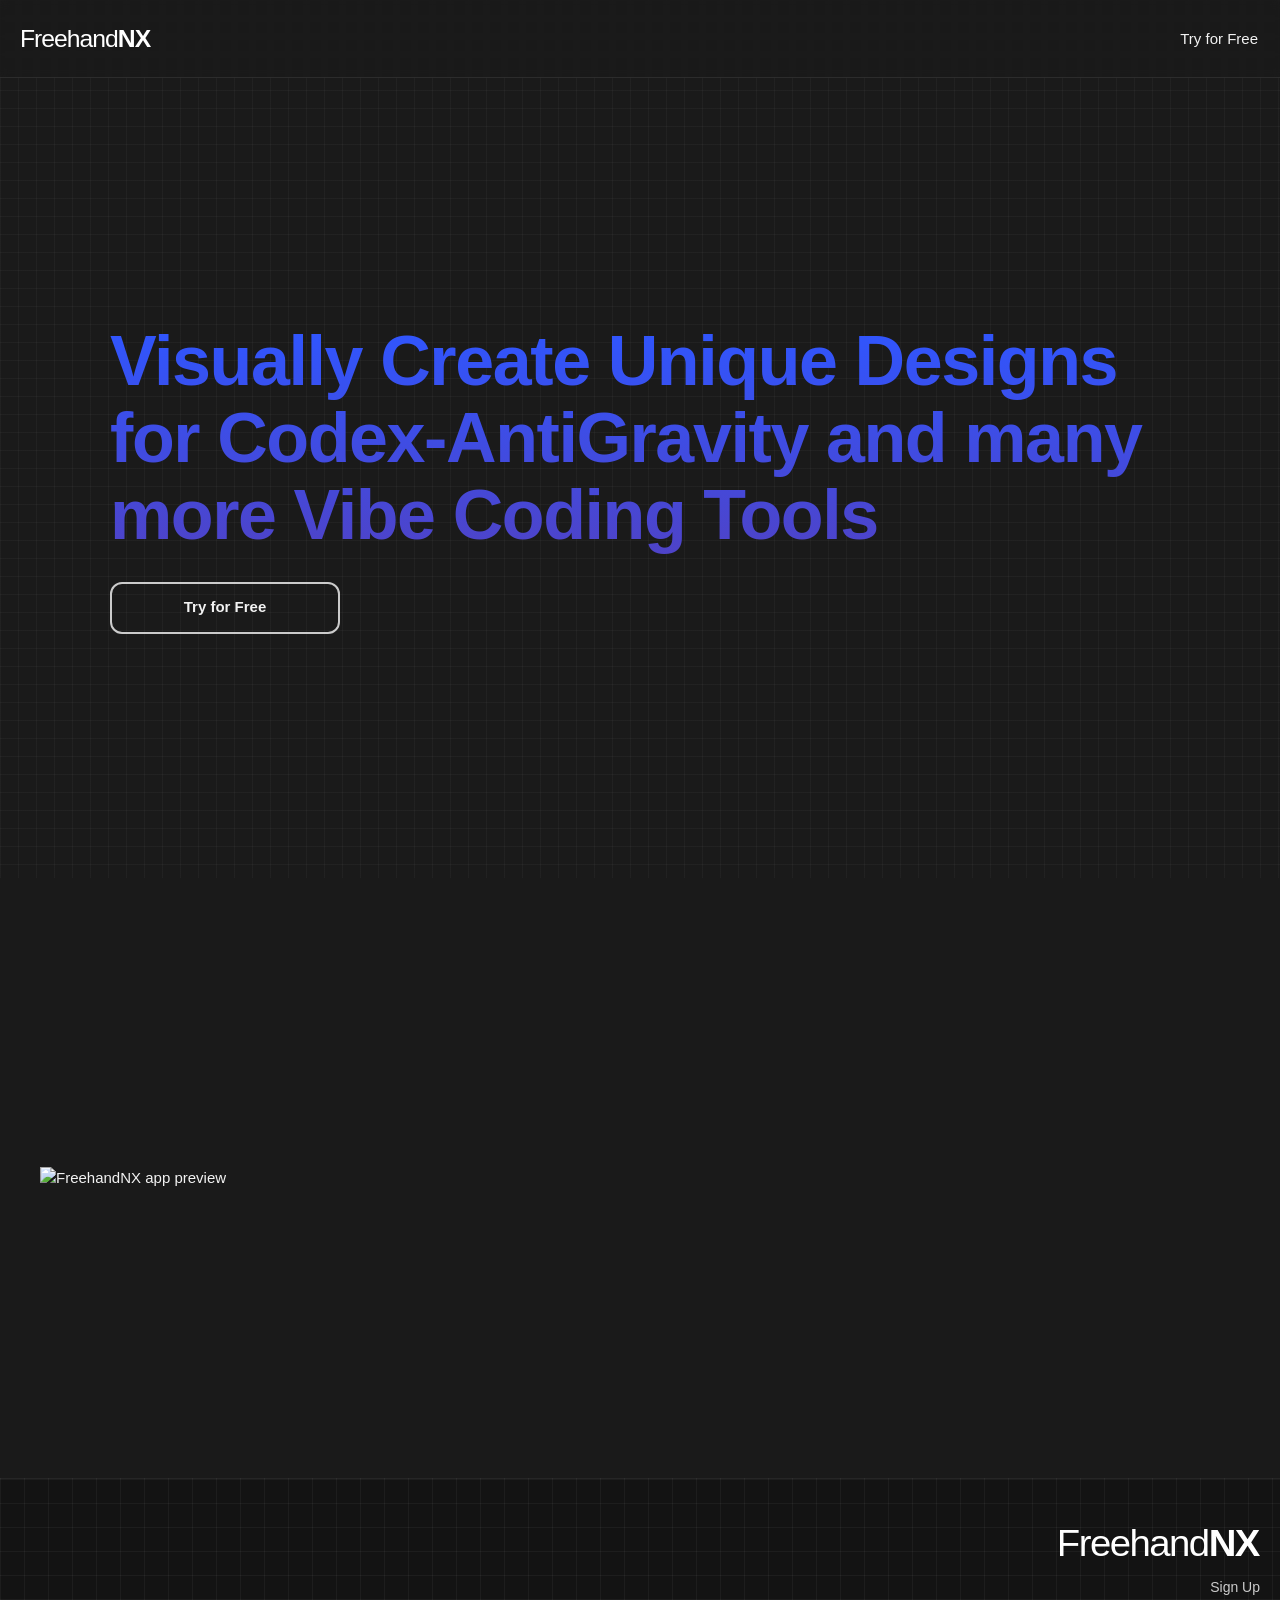
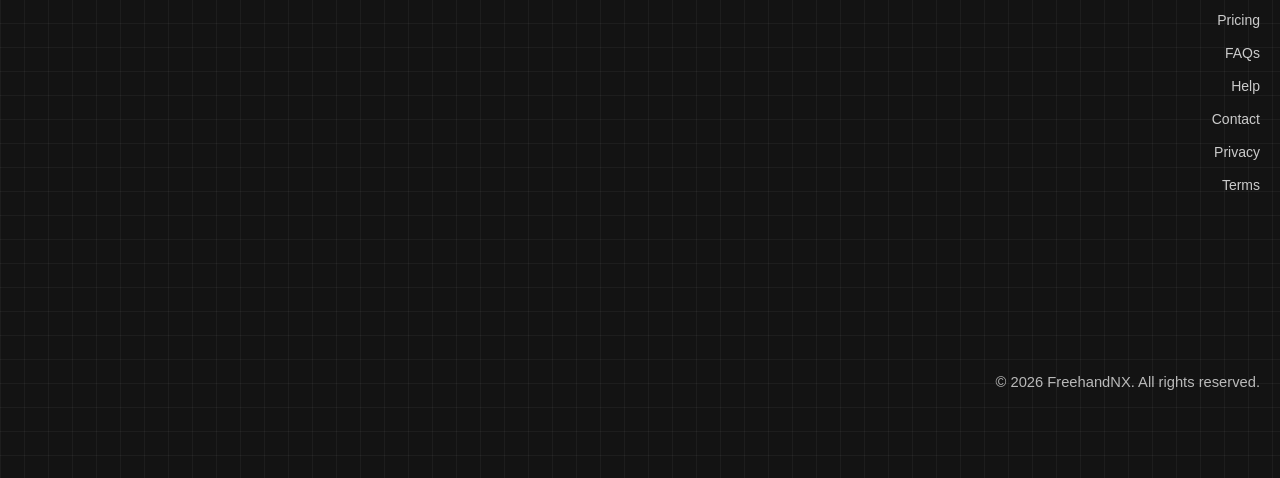
==== index.html @ 96a417e7 "Rebrand to FreehandNX and update editor/settings/signup UX" ====
<!doctype html>
<html lang="en">
  <head>
    <meta charset="UTF-8" />
    <meta name="viewport" content="width=device-width, initial-scale=1.0" />
    <title>FreehandNX</title>
    <style>
      :root {
        --bg: #1a1a1a;
        --text: #f2f2f2;
        --text-muted: #d4d4d4;
        --line: rgba(242, 242, 242, 0.15);
      }
      * {
        box-sizing: border-box;
      }
      html, body {
        margin: 0;
        width: 100%;
      }
      body {
        font-family: "Helvetica", "Helvetica Neue", Arial, sans-serif;
        font-size: 15px;
        line-height: 1.5;
        color: var(--text);
        background-color: var(--bg);
        background-image:
          linear-gradient(rgba(242, 242, 242, 0.035) 1px, transparent 1px),
          linear-gradient(90deg, rgba(242, 242, 242, 0.035) 1px, transparent 1px);
        background-size: 18px 18px;
      }
      .page {
        min-height: 100vh;
        padding-top: 78px;
      }
      .nav {
        position: fixed;
        inset: 0 0 auto 0;
        z-index: 4;
        width: 100%;
        height: 78px;
        background: rgba(26, 26, 26, 0.74);
        border-bottom: 1px solid rgba(255, 255, 255, 0.08);
        backdrop-filter: blur(4px);
      }
      .nav-inner {
        width: 100%;
        padding: 0 22px;
        height: 78px;
        display: flex;
        align-items: center;
        justify-content: space-between;
      }
      .hero-inner {
        width: 100%;
        max-width: 1200px;
        padding: 0 20px;
        margin: 0 auto;
      }
      .hero-copy {
        max-width: 1060px;
        margin: 0 auto;
        text-align: left;
      }
      .logo {
        display: inline-flex;
        align-items: center;
        text-decoration: none;
      }
      .logo img {
        display: block;
        width: 129px;
        max-width: 100%;
        height: auto;
      }
      .nav-cta {
        color: var(--text);
        text-decoration: none;
        font-size: 15px;
      }
      .hero {
        min-height: 800px;
        display: flex;
        align-items: center;
      }
      .section-blank {
        min-height: 600px;
        background-color: var(--bg);
        background-image: none;
        display: flex;
        align-items: center;
        justify-content: center;
        padding: 40px 20px;
      }
      .section-blank-inner {
        width: 100%;
        max-width: 1200px;
      }
      .section-blank-inner img {
        display: block;
        width: 100%;
        height: auto;
      }
      .landing-footer {
        background-color: #131313;
        background-image:
          linear-gradient(rgba(255, 255, 255, 0.045) 1px, transparent 1px),
          linear-gradient(90deg, rgba(255, 255, 255, 0.045) 1px, transparent 1px);
        background-size: 24px 24px;
        background-position: 0 0, 0 0;
        min-height: 600px;
        padding: 50px 20px;
        border-top: 1px solid rgba(255, 255, 255, 0.08);
      }
      .landing-footer-inner {
        width: min(1400px, 100%);
        margin: 0 auto;
        min-height: calc(600px - 136px);
        display: flex;
        flex-direction: column;
        justify-content: space-between;
        align-items: flex-end;
      }
      .landing-footer-top {
        display: flex;
        flex-direction: column;
        align-items: flex-end;
        gap: 20px;
        width: 100%;
        padding-bottom: 24px;
        margin-bottom: 24px;
      }
      .landing-footer-logo-link {
        display: inline-flex;
        align-items: center;
        text-decoration: none;
      }
      .landing-footer-logo {
        display: block;
        width: 200px;
        max-width: 100%;
        height: auto;
      }
      .landing-footer-links {
        display: flex;
        flex-direction: column;
        align-items: flex-end;
        gap: 12px;
        text-align: right;
      }
      .landing-footer-links a {
        color: rgba(255, 255, 255, 0.78);
        text-decoration: none;
        font-size: 14px;
      }
      .landing-footer-links a:hover {
        color: rgba(255, 255, 255, 0.64);
      }
      .landing-footer-bottom {
        display: flex;
        flex-direction: column;
        align-items: flex-end;
        gap: 10px;
        width: 100%;
      }
      .landing-footer-bottom p {
        margin: 0;
        color: rgba(255, 255, 255, 0.7);
        font-size: 0.92rem;
        text-align: right;
      }
      h1,
      h2 {
        margin: 0;
        font-weight: 500;
      }
      h1 {
        font-size: 70px;
        font-weight: 700;
        line-height: 1.1;
        letter-spacing: -0.02em;
        max-width: 100%;
        margin: 0;
        text-align: left;
        white-space: normal;
        color: transparent;
        background: linear-gradient(180deg, #2f56ff 0%, #4e43c8 100%);
        -webkit-background-clip: text;
        background-clip: text;
      }
      h2 {
        margin-top: 18px;
        font-size: 24px;
        line-height: 1.25;
        color: var(--text-muted);
        max-width: 100%;
        text-align: left;
      }
      p {
        margin: 26px 0 0;
        font-size: 15px;
        color: var(--text-muted);
        max-width: 100%;
        text-align: center;
      }
      .hero-cta {
        display: inline-flex;
        align-items: center;
        justify-content: center;
        margin-top: 28px;
        min-width: 230px;
        height: 52px;
        border: 2px solid rgba(242, 242, 242, 0.82);
        border-radius: 12px;
        text-decoration: none;
        color: var(--text);
        font-size: 15px;
        font-weight: 600;
      }
      .hero-copy .hero-cta {
        display: flex;
        width: fit-content;
        margin-left: 0;
        margin-right: 0;
      }
      @media (max-width: 992px) {
        .hero-copy {
          max-width: 100%;
        }
        h1 {
          font-size: 36px;
        }
      }
      @media (max-width: 768px) {
        .page {
          padding-top: 68px;
        }
        .nav {
          height: 68px;
        }
        .nav-inner {
          height: 68px;
          padding: 0 14px;
        }
        .logo img {
          width: 99px;
        }
        h1 {
          font-size: 24px;
        }
        h2 {
          font-size: 22px;
        }
      }
      @media (max-width: 480px) {
        h1 {
          font-size: 24px;
        }
      }
    </style>
  </head>
  <body>
    <div class="page">
      <header class="nav">
        <div class="nav-inner">
          <a class="logo" href="/" aria-label="FreehandNX Home">
            <img src="/Logo/FreehandNX-White.svg" alt="FreehandNX" />
          </a>
          <a class="nav-cta" href="/editor">Try for Free</a>
        </div>
      </header>
      <main class="hero">
        <div class="hero-inner">
          <div class="hero-copy">
            <h1>Visually Create Unique Designs for Codex-AntiGravity and many more Vibe Coding Tools</h1>
            <a class="hero-cta" href="/editor">Try for Free</a>
          </div>
        </div>
      </main>
      <section class="section-blank">
        <div class="section-blank-inner">
          <img src="assets/Screenshots/LP-App_Image.png" alt="FreehandNX app preview" />
        </div>
      </section>
      <footer class="landing-footer" aria-label="FreehandNX footer">
        <div class="landing-footer-inner">
          <div class="landing-footer-top">
            <a class="landing-footer-logo-link" href="/" aria-label="FreehandNX Home">
              <img src="/Logo/FreehandNX-White.svg" alt="FreehandNX" class="landing-footer-logo" />
            </a>
            <nav class="landing-footer-links" aria-label="Footer">
              <a href="/signup">Sign Up</a>
              <a href="/pricing">Pricing</a>
              <a href="/faqs">FAQs</a>
              <a href="/help">Help</a>
              <a href="/contact">Contact</a>
              <a href="/privacy">Privacy</a>
              <a href="/terms">Terms</a>
            </nav>
          </div>
          <div class="landing-footer-bottom">
            <p>© <span id="footerYear"></span> FreehandNX. All rights reserved.</p>
          </div>
        </div>
      </footer>
    </div>
    <script>
      (() => {
        const path = String(window.location.pathname || "").toLowerCase();
        if (path !== "/preview") return;
        const params = new URLSearchParams(window.location.search);
        const shareId = String(params.get("share") || "").trim();
        if (!shareId) return;
        const target = `/editor?share=${encodeURIComponent(shareId)}&preview=1`;
        window.location.replace(target);
      })();

      (() => {
        const footerYear = document.getElementById("footerYear");
        if (footerYear) footerYear.textContent = String(new Date().getFullYear());
      })();
    </script>
  </body>
</html>
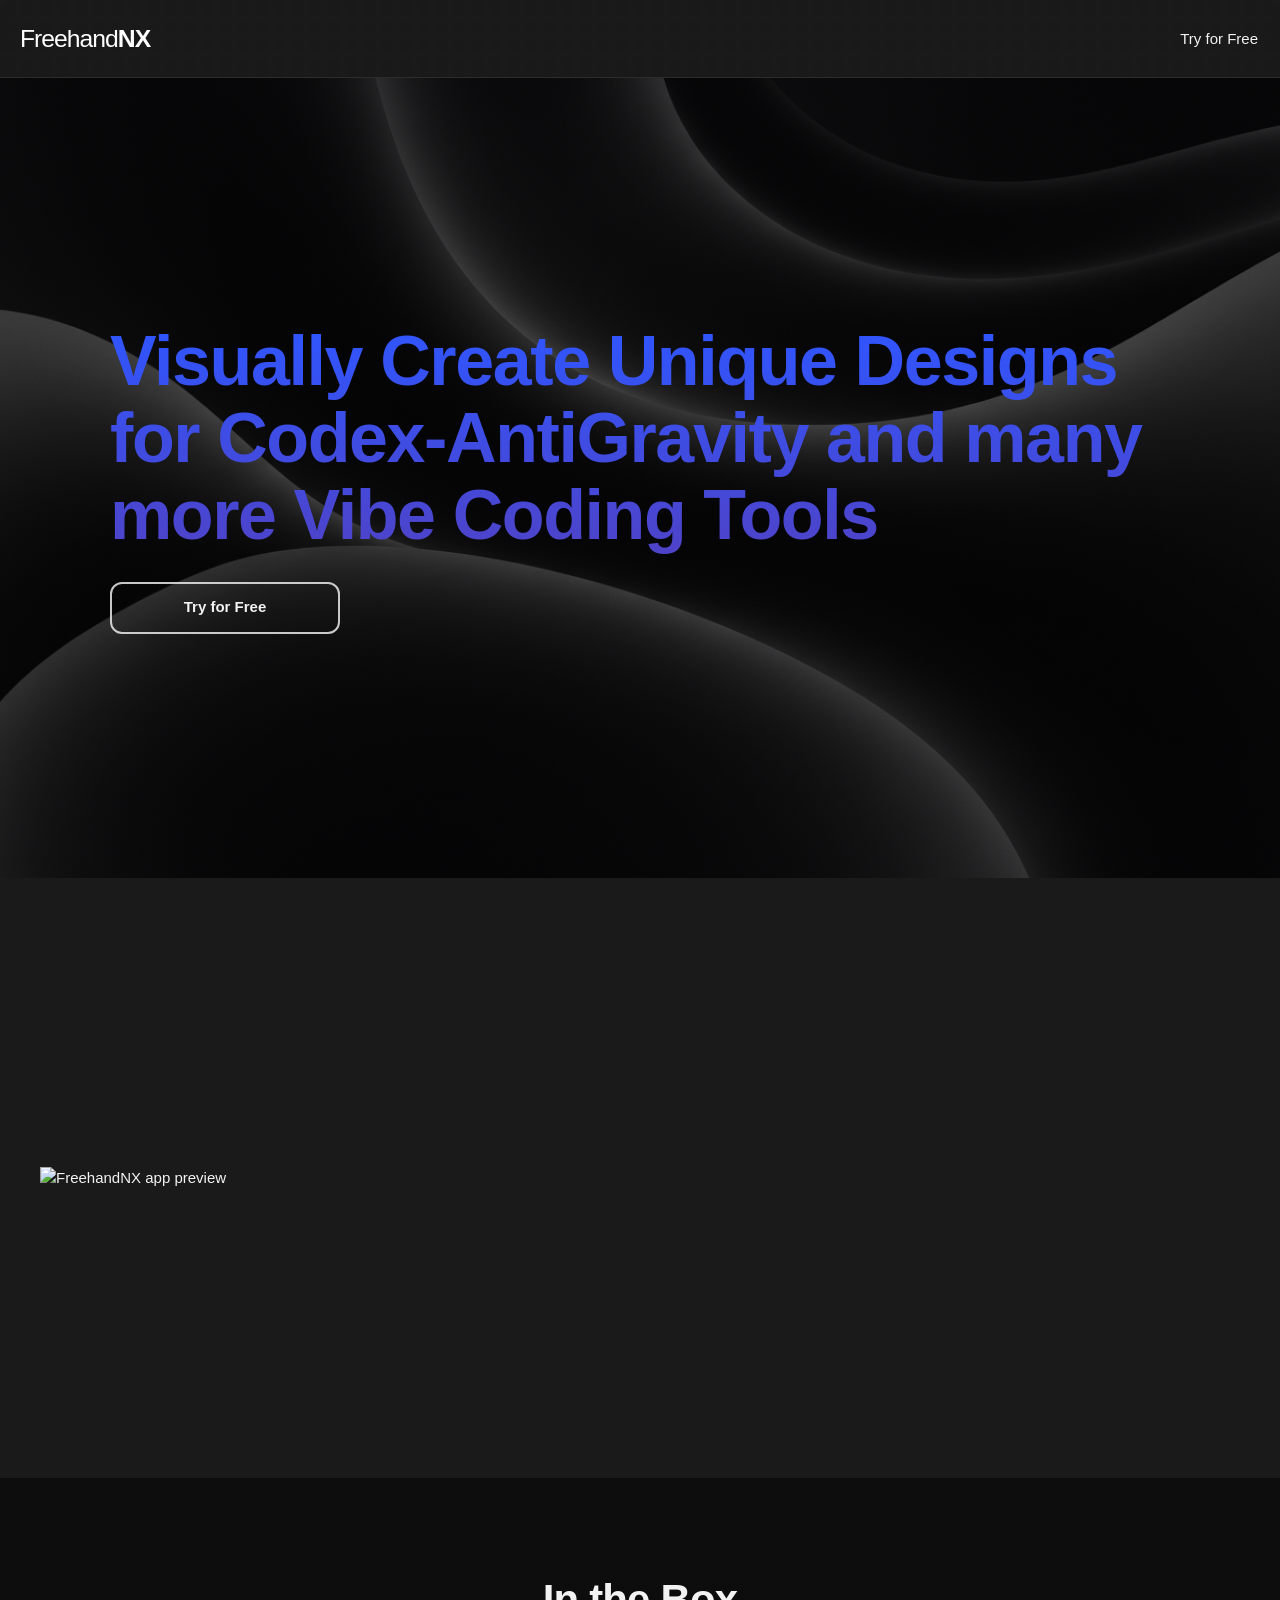
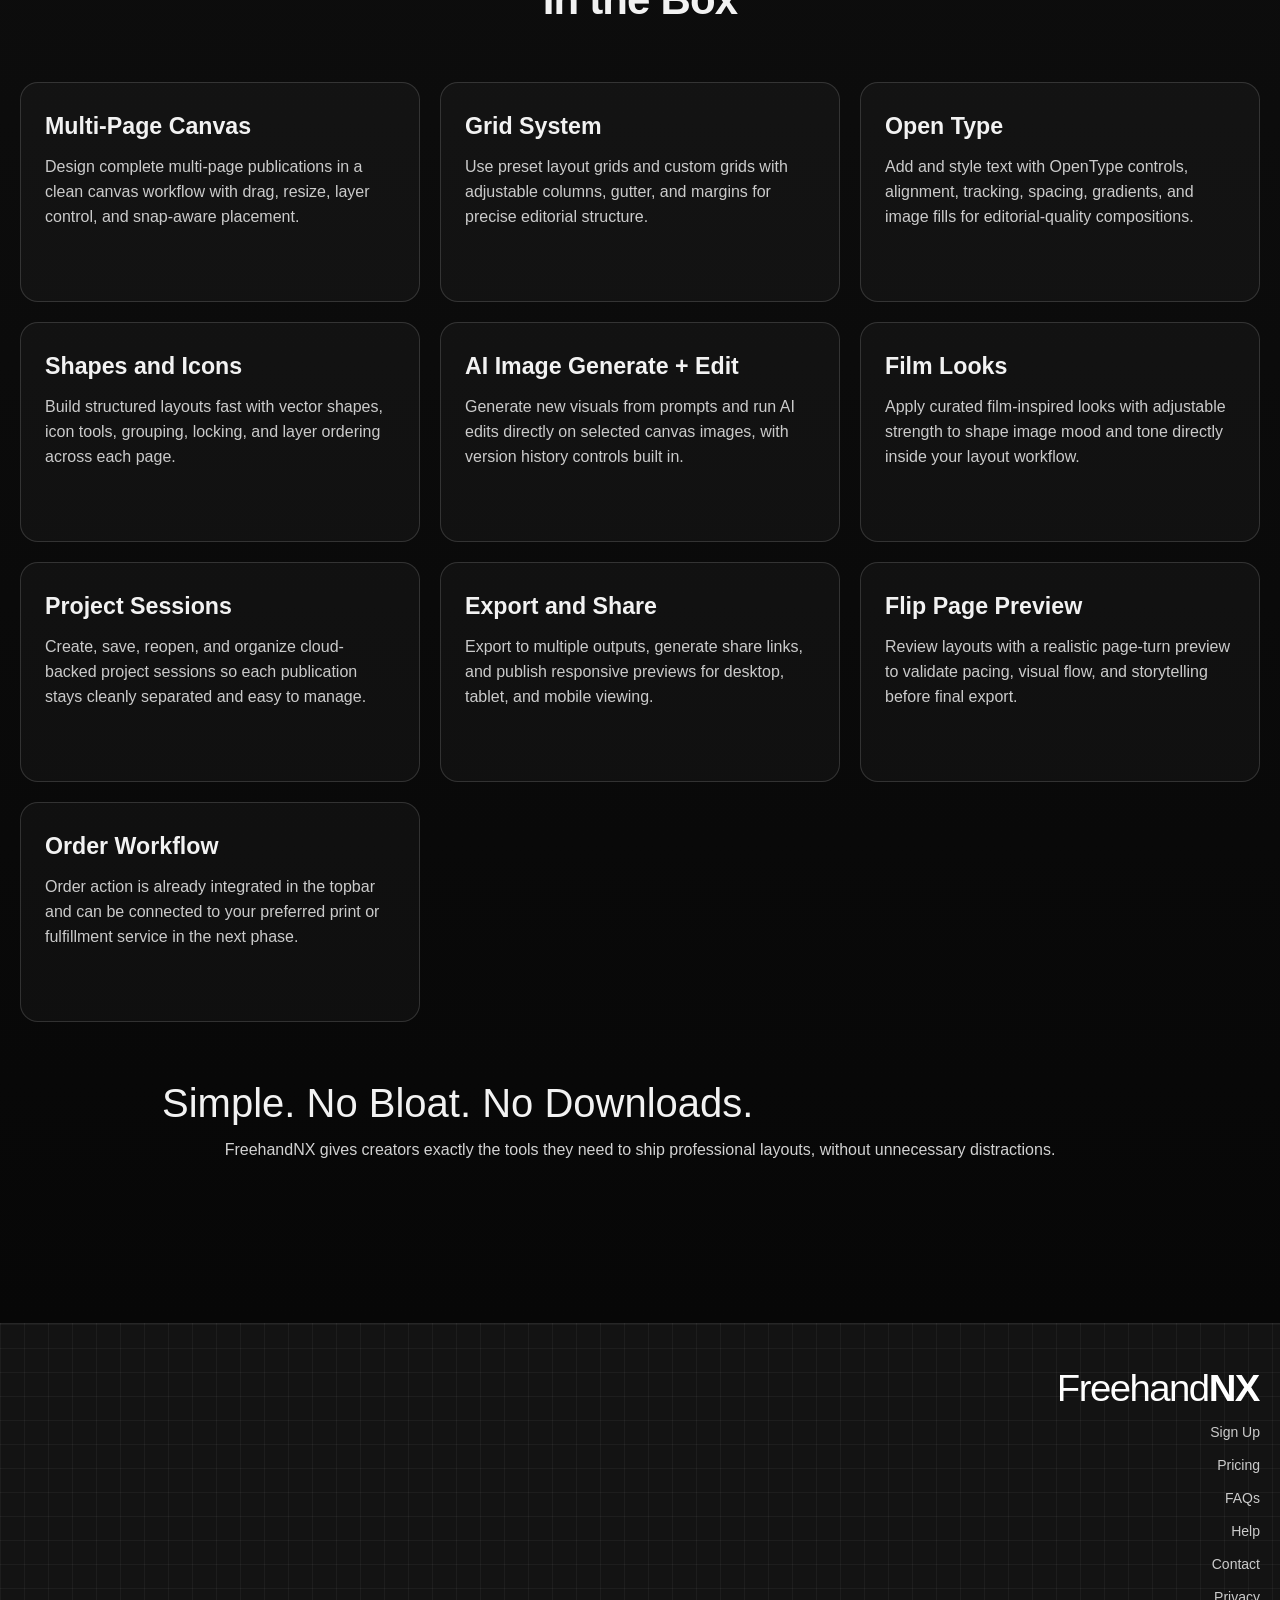
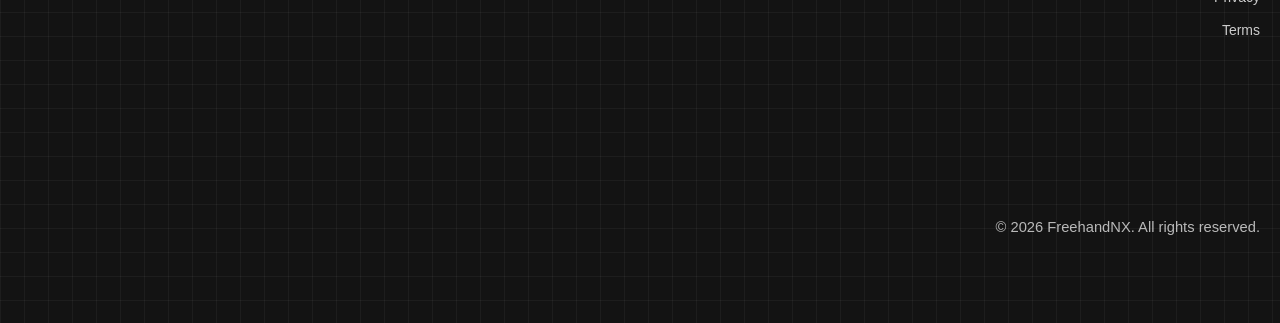
==== commit 93b9a583: "Ship OAuth signup flow and latest FreehandNX UI updates" ====
--- a/index.html
+++ b/index.html
@@ -56,6 +56,8 @@
         max-width: 1200px;
         padding: 0 20px;
         margin: 0 auto;
+        position: relative;
+        z-index: 1;
       }
       .hero-copy {
         max-width: 1060px;
@@ -82,6 +84,15 @@
         min-height: 800px;
         display: flex;
         align-items: center;
+        position: relative;
+        background: #0f0f0f url("/assets/Hero-Dark.png") center center / cover no-repeat;
+      }
+      .hero::before {
+        content: "";
+        position: absolute;
+        inset: 0;
+        background: linear-gradient(180deg, rgba(6, 6, 8, 0.72) 0%, rgba(6, 6, 8, 0.56) 40%, rgba(6, 6, 8, 0.66) 100%);
+        pointer-events: none;
       }
       .section-blank {
         min-height: 600px;
@@ -100,6 +111,97 @@
         display: block;
         width: 100%;
         height: auto;
+      }
+      .landing-features {
+        background: linear-gradient(180deg, #0d0d0d 0%, #070707 100%);
+        min-height: 800px;
+        padding: 100px 20px 160px;
+      }
+      .landing-features-inner {
+        width: min(1400px, 100%);
+        margin: 0 auto;
+      }
+      .landing-features-copy {
+        width: min(980px, 100%);
+        margin: 0 auto 60px;
+        padding: 0 12px;
+        text-align: center;
+      }
+      .landing-features-copy h1 {
+        margin: 0;
+        font-size: 42px;
+        line-height: 1.04;
+        color: #f2f2f2;
+        background: none;
+        -webkit-background-clip: initial;
+        background-clip: initial;
+        text-align: center;
+      }
+      .landing-features-grid {
+        display: grid;
+        grid-template-columns: repeat(3, minmax(0, 1fr));
+        gap: 20px;
+      }
+      .landing-feature-card {
+        min-height: 220px;
+        border: 1px solid rgba(255, 255, 255, 0.14);
+        border-radius: 18px;
+        background: rgba(255, 255, 255, 0.03);
+        padding: 26px 24px;
+      }
+      .landing-feature-card h3 {
+        margin: 0 0 12px;
+        font-size: 1.45rem;
+        color: #f2f2f2;
+      }
+      .landing-feature-title-row {
+        display: flex;
+        align-items: center;
+        gap: 10px;
+        flex-wrap: wrap;
+        margin-bottom: 12px;
+      }
+      .landing-feature-title-row h3 {
+        margin: 0;
+      }
+      .landing-feature-badge {
+        display: inline-flex;
+        align-items: center;
+        justify-content: center;
+        padding: 4px 8px;
+        border-radius: 999px;
+        background: #2f72ff;
+        color: #eaf2ff;
+        font-size: 0.72rem;
+        line-height: 1;
+        font-weight: 600;
+        letter-spacing: 0.01em;
+      }
+      .landing-feature-card p {
+        margin: 0;
+        color: rgba(255, 255, 255, 0.78);
+        font-size: 1rem;
+        line-height: 1.55;
+        text-align: left;
+      }
+      .landing-features-footer {
+        width: min(980px, 100%);
+        margin: 60px auto 0;
+        padding: 0 12px;
+        text-align: center;
+      }
+      .landing-features-footer h2 {
+        margin: 0 0 14px;
+        font-size: 40px;
+        line-height: 1.06;
+        color: #f2f2f2;
+      }
+      .landing-features-footer p {
+        margin: 0 auto;
+        max-width: 860px;
+        color: rgba(255, 255, 255, 0.82);
+        font-size: 1rem;
+        line-height: 1.55;
       }
       .landing-footer {
         background-color: #131313;
@@ -250,6 +352,39 @@
         }
         h2 {
           font-size: 22px;
+        }
+        .landing-features {
+          padding: 34px 14px 112px;
+        }
+        .landing-features-copy {
+          margin-bottom: 24px;
+          padding: 0 8px;
+        }
+        .landing-features-copy h1 {
+          font-size: 30px;
+        }
+        .landing-features-grid {
+          grid-template-columns: 1fr;
+          gap: 14px;
+        }
+        .landing-feature-card {
+          min-height: 0;
+          padding: 20px 18px;
+        }
+        .landing-features-footer {
+          margin-top: 34px;
+          padding: 0 8px;
+        }
+        .landing-features-footer h2 {
+          font-size: 30px;
+        }
+      }
+      @media (min-width: 781px) and (max-width: 1120px) {
+        .landing-features {
+          padding-bottom: 132px;
+        }
+        .landing-features-grid {
+          grid-template-columns: repeat(2, minmax(0, 1fr));
         }
       }
       @media (max-width: 480px) {
@@ -280,6 +415,59 @@
       <section class="section-blank">
         <div class="section-blank-inner">
           <img src="assets/Screenshots/LP-App_Image.png" alt="FreehandNX app preview" />
+        </div>
+      </section>
+      <section class="landing-features" aria-label="FreehandNX features">
+        <div class="landing-features-inner">
+          <div class="landing-features-copy">
+            <h1>In the Box</h1>
+          </div>
+          <div class="landing-features-grid">
+            <article class="landing-feature-card">
+              <h3>Multi-Page Canvas</h3>
+              <p>Design complete multi-page publications in a clean canvas workflow with drag, resize, layer control, and snap-aware placement.</p>
+            </article>
+            <article class="landing-feature-card">
+              <h3>Grid System</h3>
+              <p>Use preset layout grids and custom grids with adjustable columns, gutter, and margins for precise editorial structure.</p>
+            </article>
+            <article class="landing-feature-card">
+              <h3>Open Type</h3>
+              <p>Add and style text with OpenType controls, alignment, tracking, spacing, gradients, and image fills for editorial-quality compositions.</p>
+            </article>
+            <article class="landing-feature-card">
+              <h3>Shapes and Icons</h3>
+              <p>Build structured layouts fast with vector shapes, icon tools, grouping, locking, and layer ordering across each page.</p>
+            </article>
+            <article class="landing-feature-card">
+              <h3>AI Image Generate + Edit</h3>
+              <p>Generate new visuals from prompts and run AI edits directly on selected canvas images, with version history controls built in.</p>
+            </article>
+            <article class="landing-feature-card">
+              <h3>Film Looks</h3>
+              <p>Apply curated film-inspired looks with adjustable strength to shape image mood and tone directly inside your layout workflow.</p>
+            </article>
+            <article class="landing-feature-card">
+              <h3>Project Sessions</h3>
+              <p>Create, save, reopen, and organize cloud-backed project sessions so each publication stays cleanly separated and easy to manage.</p>
+            </article>
+            <article class="landing-feature-card">
+              <h3>Export and Share</h3>
+              <p>Export to multiple outputs, generate share links, and publish responsive previews for desktop, tablet, and mobile viewing.</p>
+            </article>
+            <article class="landing-feature-card">
+              <h3>Flip Page Preview</h3>
+              <p>Review layouts with a realistic page-turn preview to validate pacing, visual flow, and storytelling before final export.</p>
+            </article>
+            <article class="landing-feature-card">
+              <h3>Order Workflow</h3>
+              <p>Order action is already integrated in the topbar and can be connected to your preferred print or fulfillment service in the next phase.</p>
+            </article>
+          </div>
+          <div class="landing-features-footer">
+            <h2>Simple. No Bloat. No Downloads.</h2>
+            <p>FreehandNX gives creators exactly the tools they need to ship professional layouts, without unnecessary distractions.</p>
+          </div>
         </div>
       </section>
       <footer class="landing-footer" aria-label="FreehandNX footer">
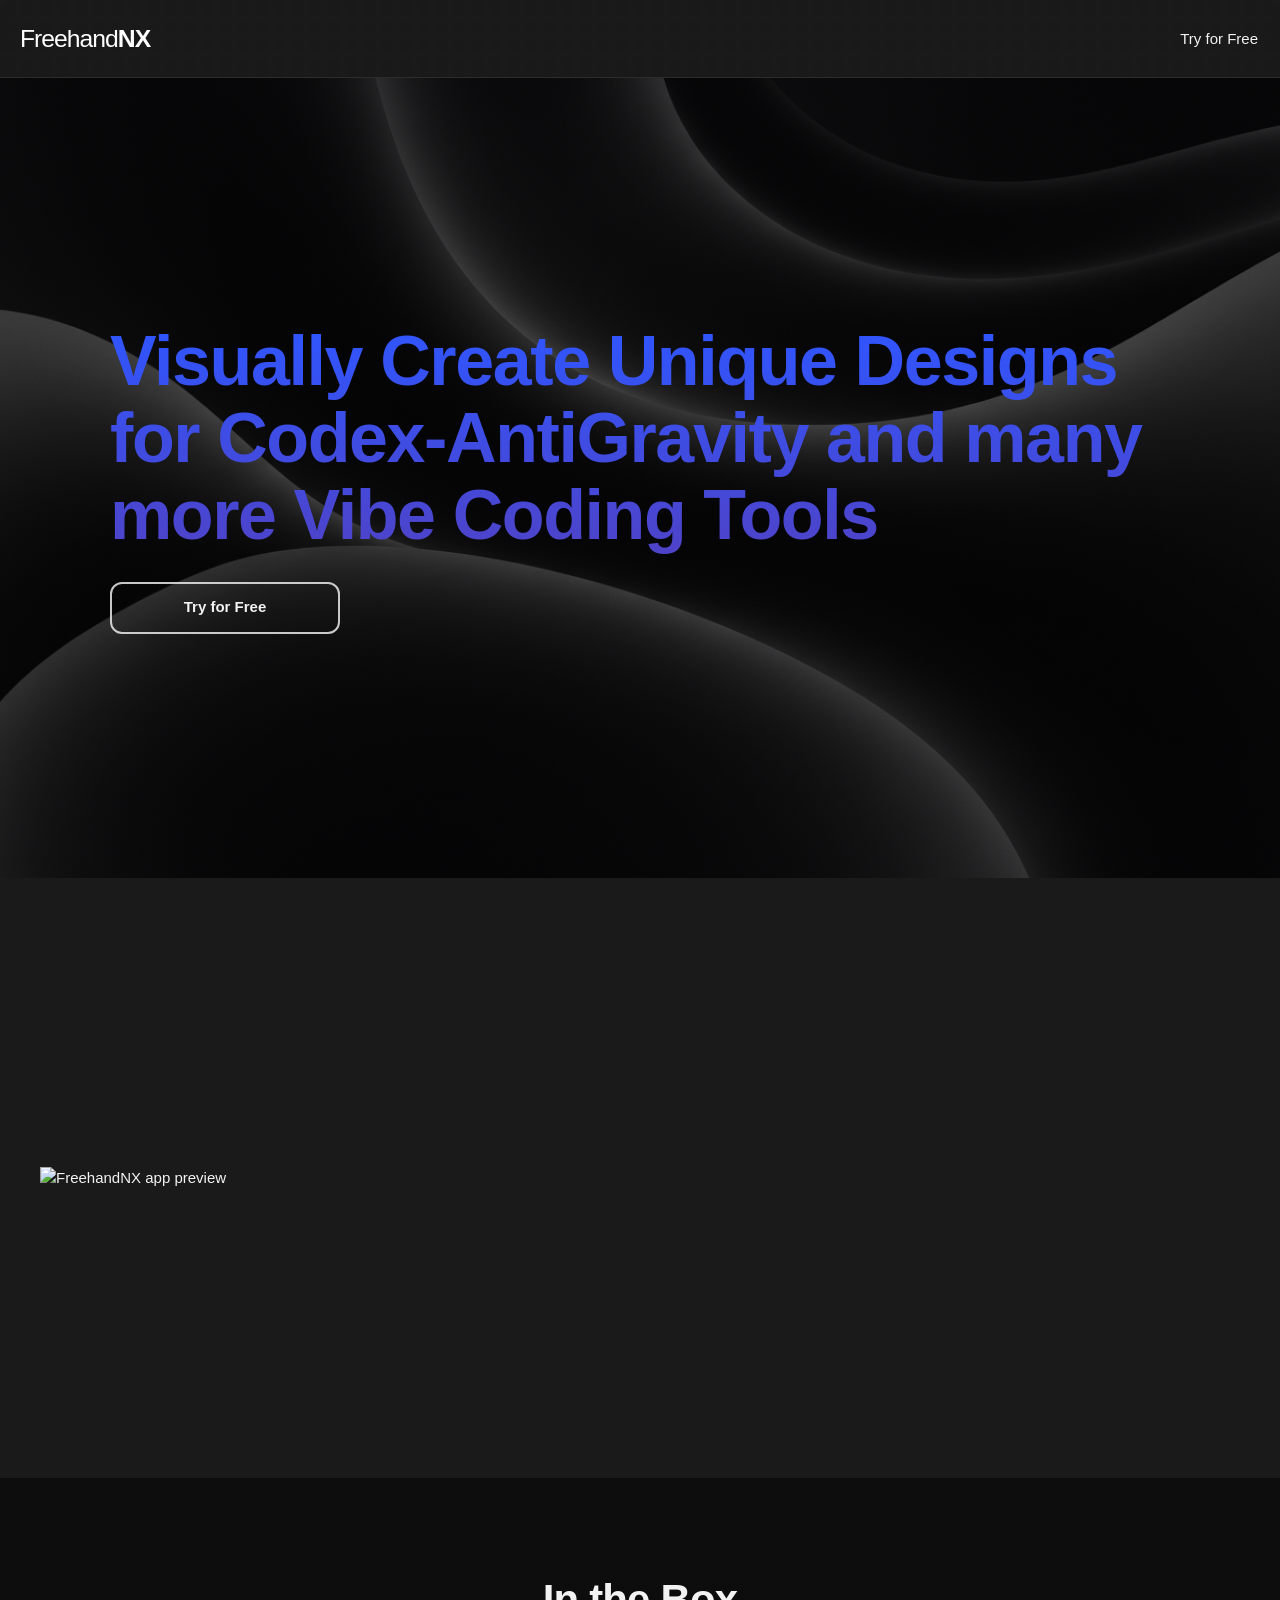
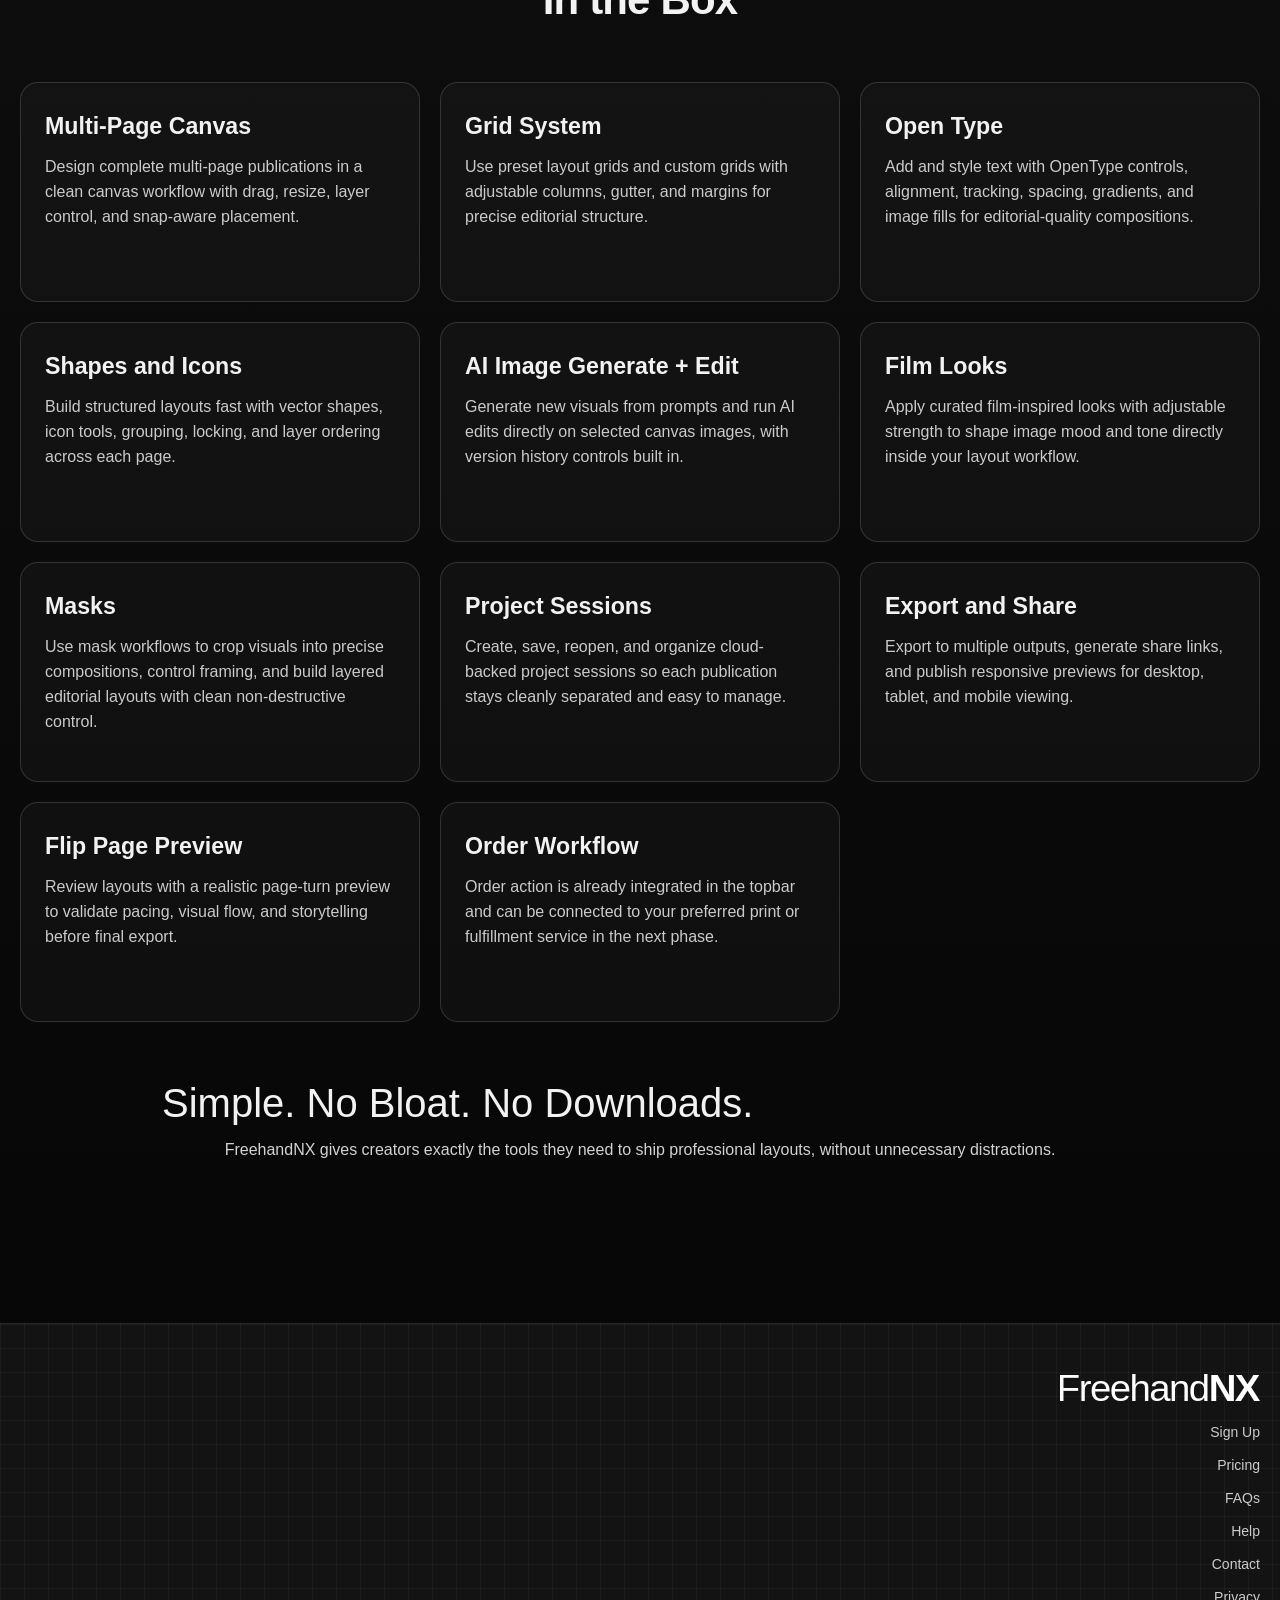
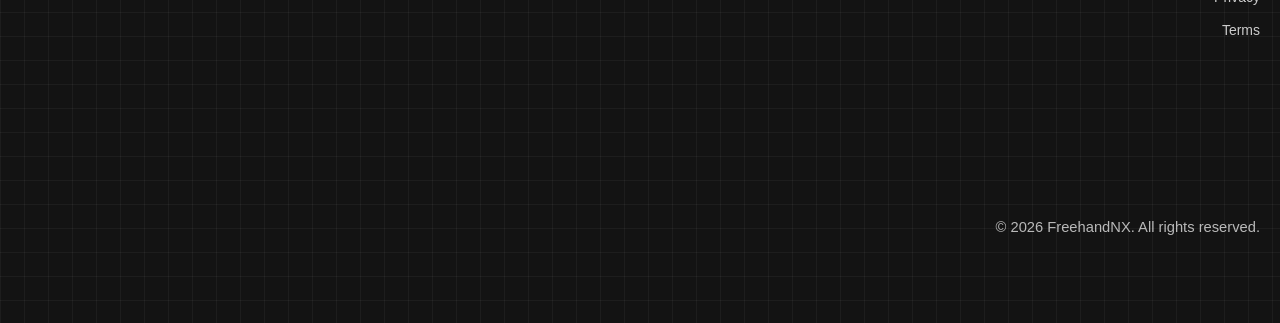
==== commit 08e1884d: "Force explicit OAuth redirect target on signup link" ====
--- a/index.html
+++ b/index.html
@@ -446,6 +446,10 @@
             <article class="landing-feature-card">
               <h3>Film Looks</h3>
               <p>Apply curated film-inspired looks with adjustable strength to shape image mood and tone directly inside your layout workflow.</p>
+            </article>
+            <article class="landing-feature-card">
+              <h3>Masks</h3>
+              <p>Use mask workflows to crop visuals into precise compositions, control framing, and build layered editorial layouts with clean non-destructive control.</p>
             </article>
             <article class="landing-feature-card">
               <h3>Project Sessions</h3>
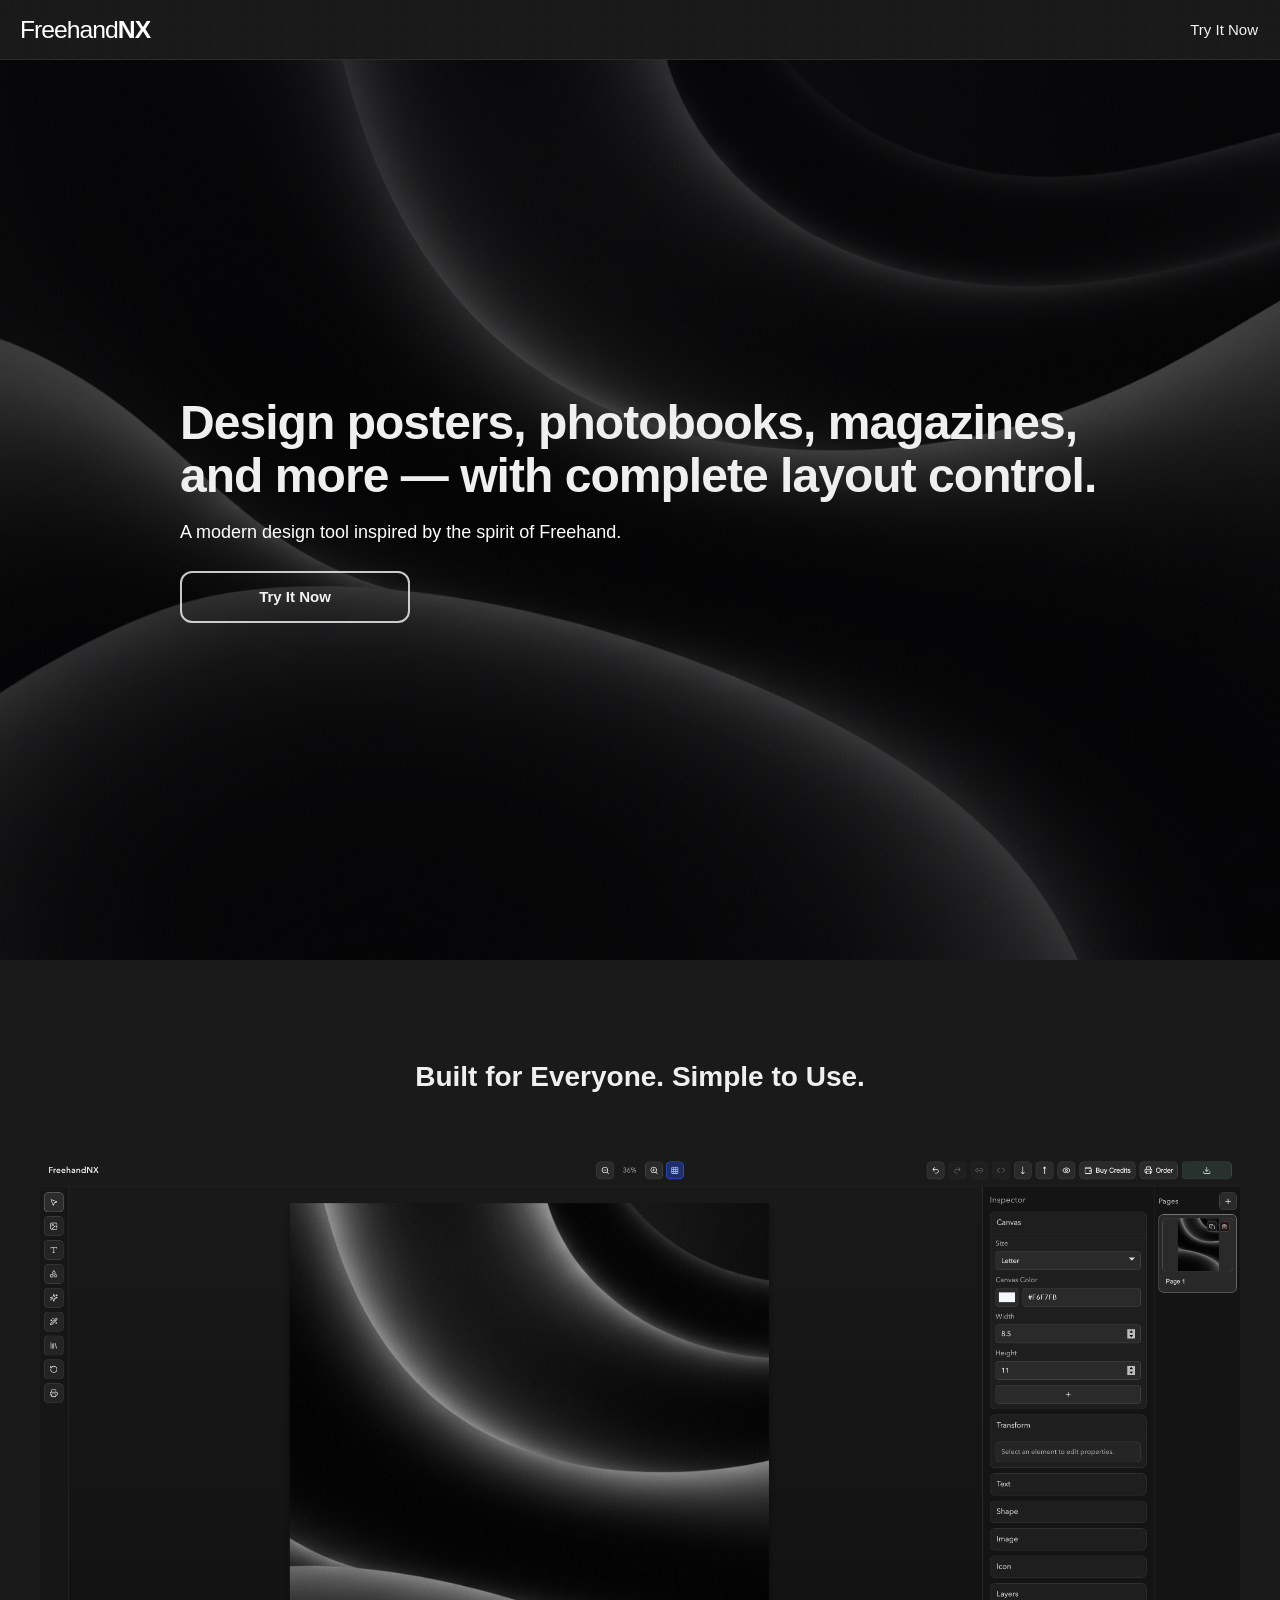
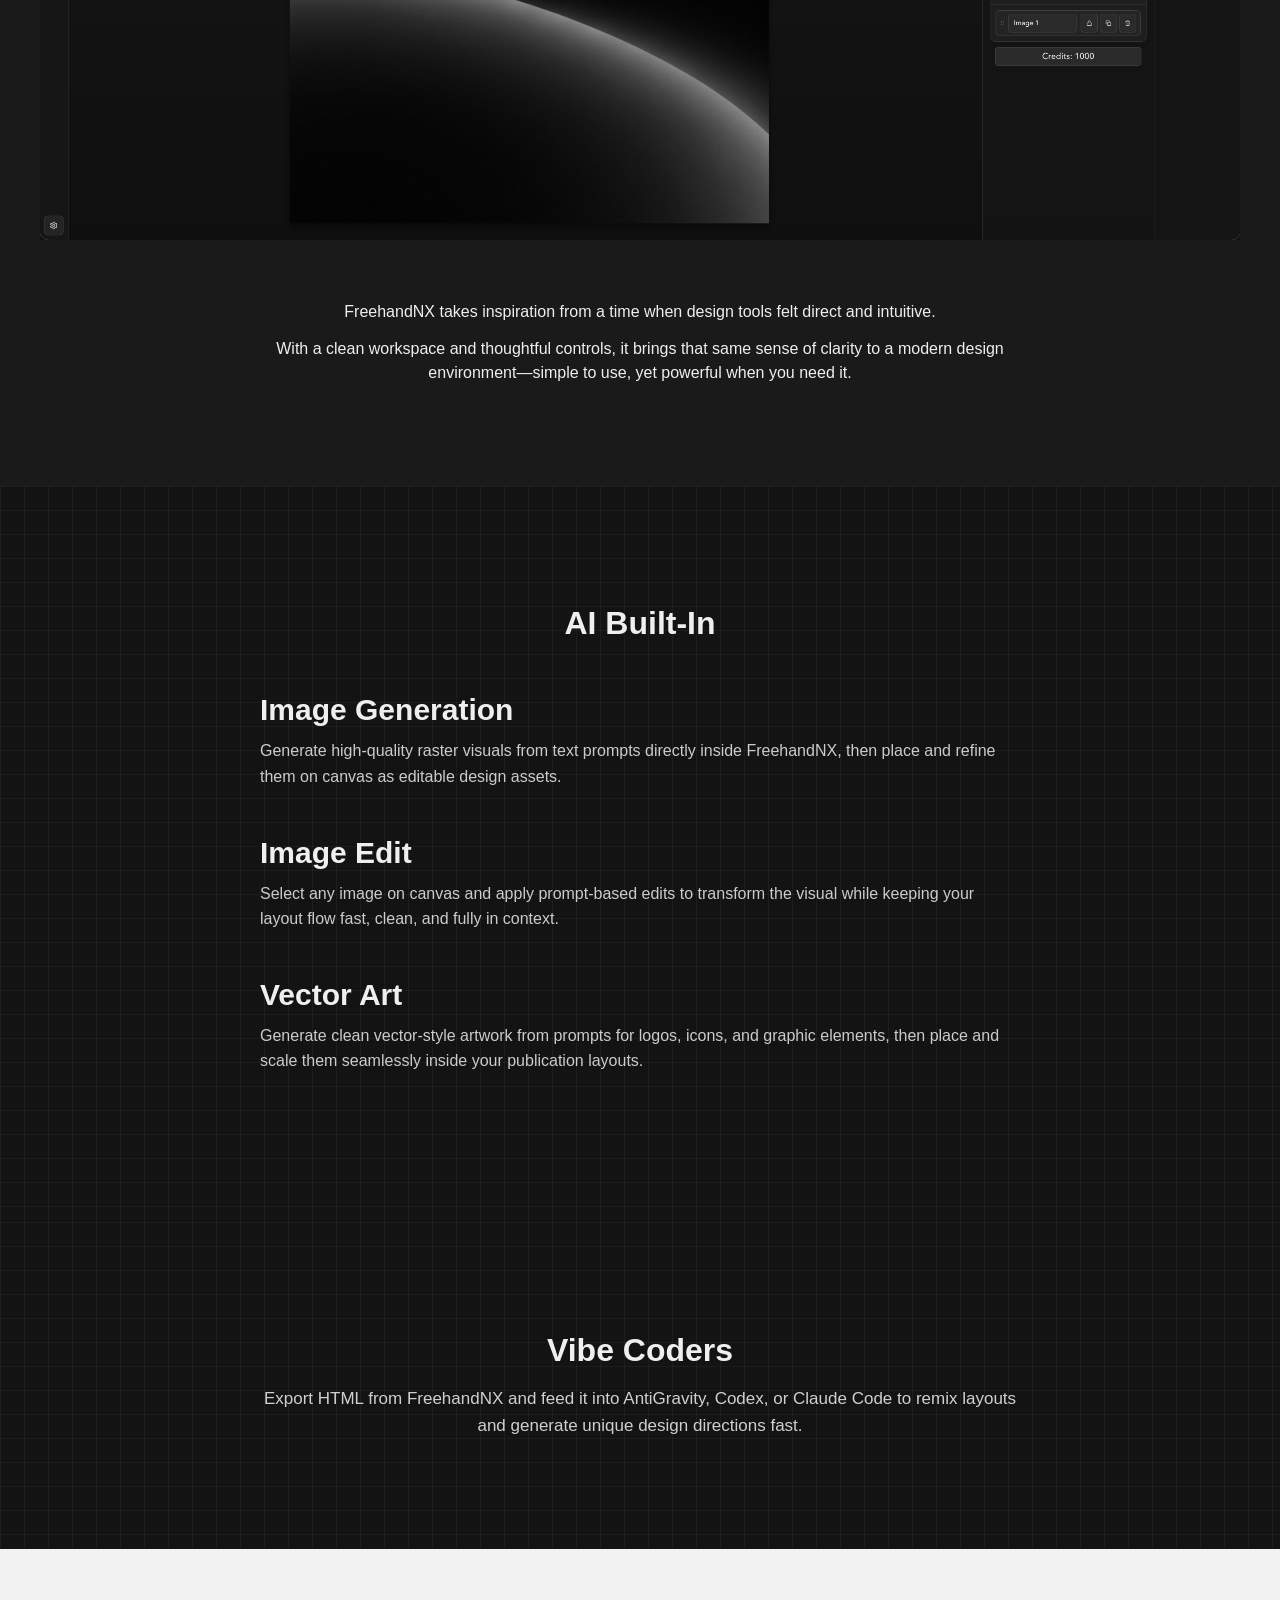
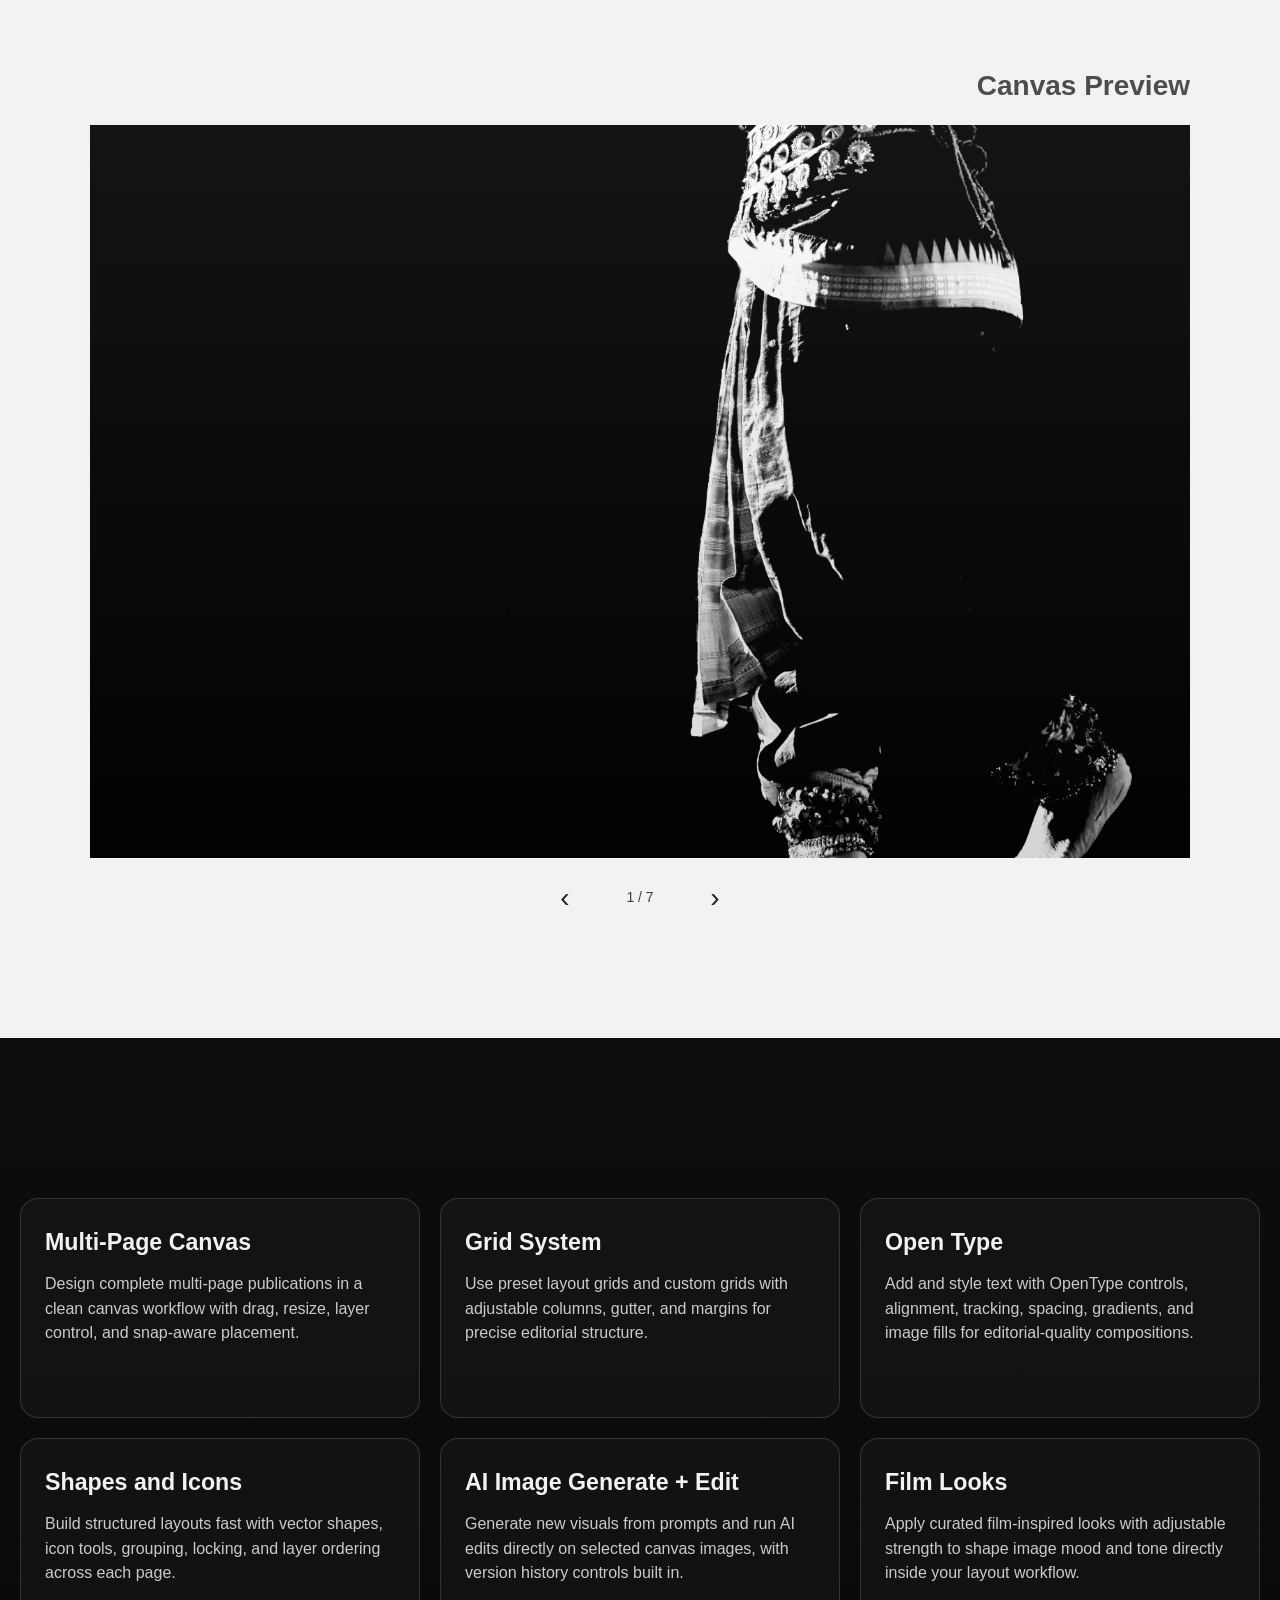
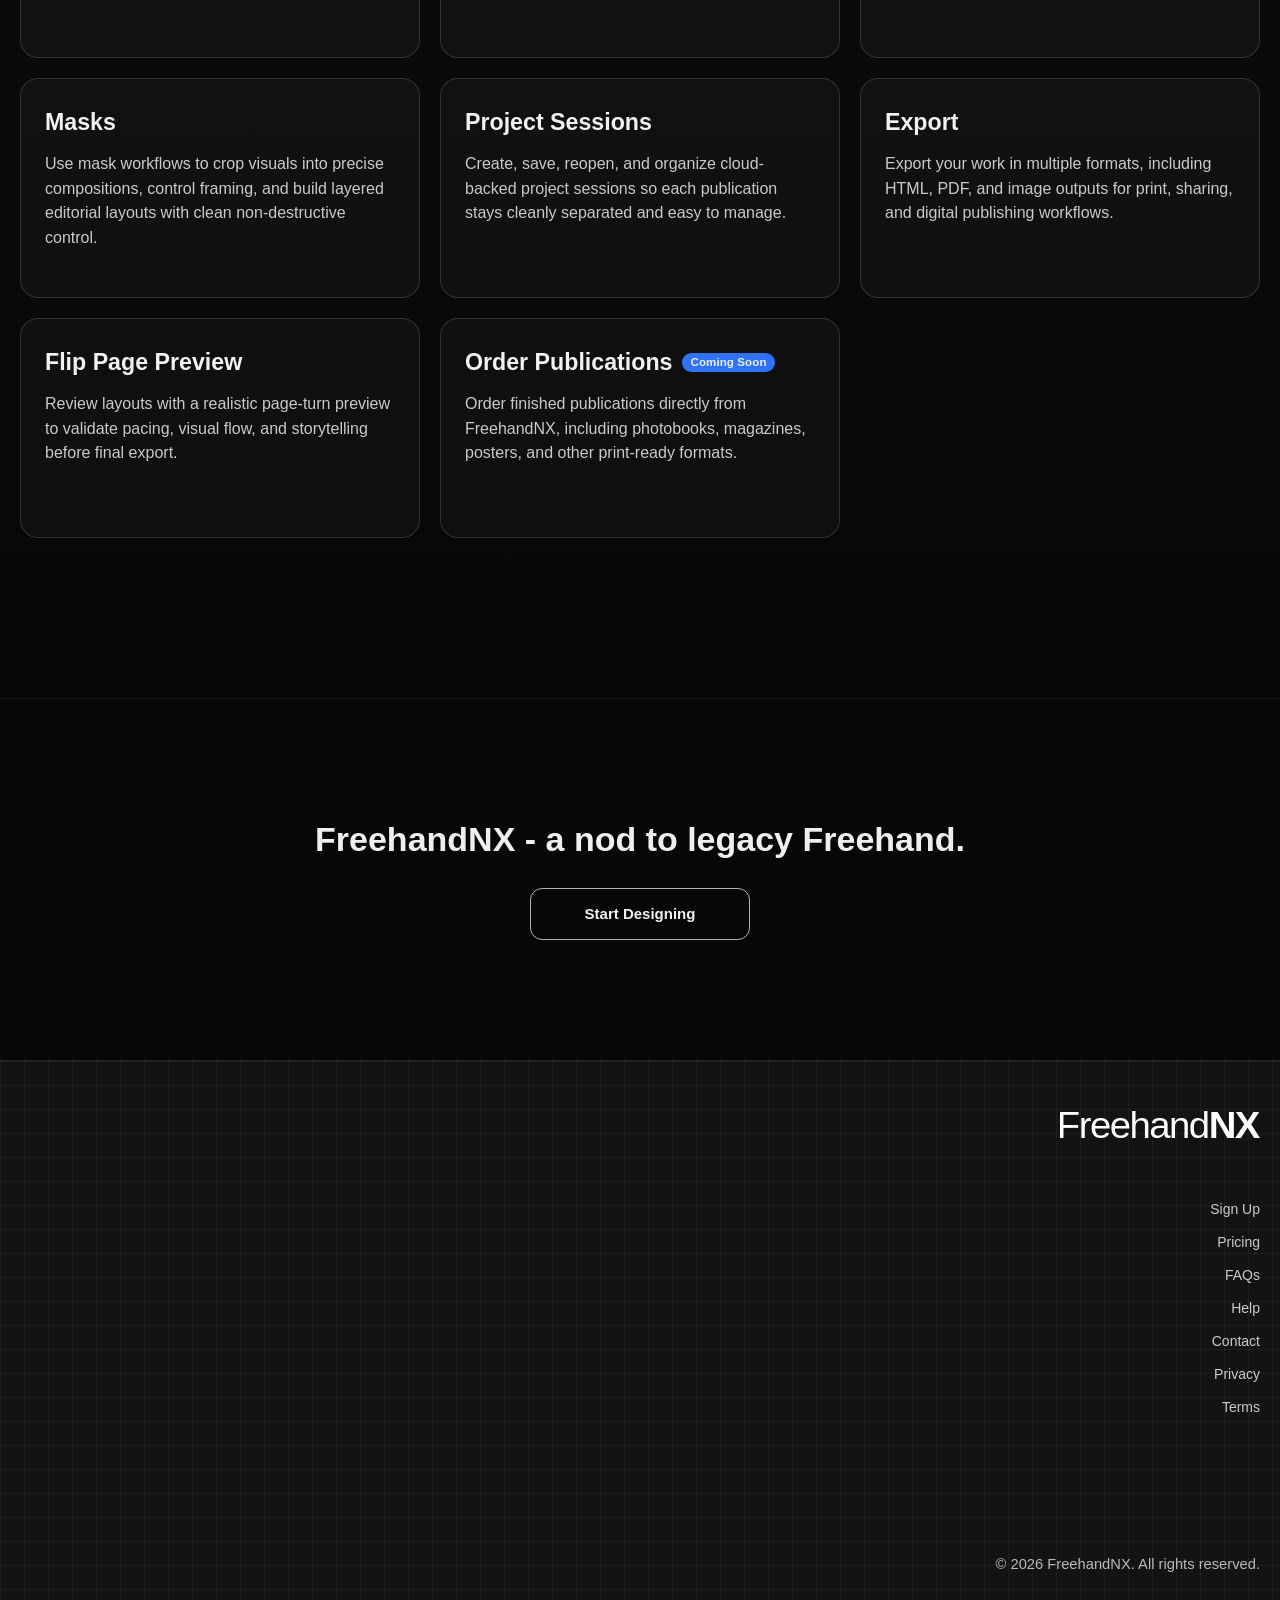
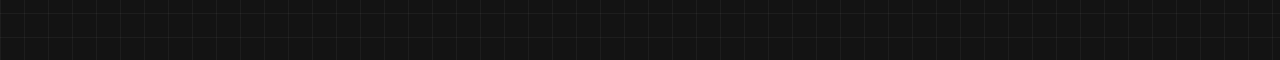
==== commit c8ab10f4: "Implement subscription-gated AI/export, Stripe settings links, pricing updates, and UI refinements" ====
--- a/index.html
+++ b/index.html
@@ -3,7 +3,21 @@
   <head>
     <meta charset="UTF-8" />
     <meta name="viewport" content="width=device-width, initial-scale=1.0" />
-    <title>FreehandNX</title>
+    <meta name="application-name" content="FreehandNX" />
+    <meta name="description" content="Design posters, photobooks, and magazines with complete layout control. FreehandNX is a modern design tool inspired by the spirit of Freehand." />
+    <meta property="og:type" content="website" />
+    <meta property="og:site_name" content="FreehandNX" />
+    <meta property="og:title" content="FreehandNX – Modern Layout Design Tool for Posters & Magazines" />
+    <meta property="og:description" content="Design posters, photobooks, and magazines with complete layout control. FreehandNX is a modern design tool inspired by the spirit of Freehand." />
+    <meta property="og:image" content="https://freehandnx.com/assets/Share.png" />
+    <meta property="og:image:alt" content="FreehandNX share preview" />
+    <meta property="og:url" content="https://freehandnx.com/" />
+    <link rel="canonical" href="https://freehandnx.com/" />
+    <meta name="twitter:card" content="summary_large_image" />
+    <meta name="twitter:title" content="FreehandNX – Modern Layout Design Tool for Posters & Magazines" />
+    <meta name="twitter:description" content="Design posters, photobooks, and magazines with complete layout control. FreehandNX is a modern design tool inspired by the spirit of Freehand." />
+    <meta name="twitter:image" content="https://freehandnx.com/assets/Share.png" />
+    <title>FreehandNX – Modern Layout Design Tool for Posters & Magazines</title>
     <style>
       :root {
         --bg: #1a1a1a;
@@ -31,14 +45,14 @@
       }
       .page {
         min-height: 100vh;
-        padding-top: 78px;
+        padding-top: 60px;
       }
       .nav {
         position: fixed;
         inset: 0 0 auto 0;
         z-index: 4;
         width: 100%;
-        height: 78px;
+        height: 60px;
         background: rgba(26, 26, 26, 0.74);
         border-bottom: 1px solid rgba(255, 255, 255, 0.08);
         backdrop-filter: blur(4px);
@@ -46,21 +60,21 @@
       .nav-inner {
         width: 100%;
         padding: 0 22px;
-        height: 78px;
+        height: 60px;
         display: flex;
         align-items: center;
         justify-content: space-between;
       }
       .hero-inner {
         width: 100%;
-        max-width: 1200px;
+        max-width: 960px;
         padding: 0 20px;
         margin: 0 auto;
         position: relative;
         z-index: 1;
       }
       .hero-copy {
-        max-width: 1060px;
+        max-width: 960px;
         margin: 0 auto;
         text-align: left;
       }
@@ -81,7 +95,7 @@
         font-size: 15px;
       }
       .hero {
-        min-height: 800px;
+        min-height: 900px;
         display: flex;
         align-items: center;
         position: relative;
@@ -101,21 +115,316 @@
         display: flex;
         align-items: center;
         justify-content: center;
-        padding: 40px 20px;
+        padding: 100px 20px;
       }
       .section-blank-inner {
         width: 100%;
         max-width: 1200px;
       }
-      .section-blank-inner img {
+      .section-blank-image {
         display: block;
         width: 100%;
         height: auto;
+        margin: 60px 0;
+        opacity: 0.18;
+        transform: translateY(22px);
+        transition: opacity 520ms ease, transform 520ms ease;
+      }
+      .section-blank-image.is-visible {
+        opacity: 1;
+        transform: translateY(0);
+      }
+      .section-blank-title {
+        margin: 0 0 26px;
+        text-align: center;
+        font-size: 28px;
+        line-height: 1.2;
+        font-weight: 600;
+        color: #efefef;
+      }
+      .section-blank-body {
+        margin: 0 auto;
+        max-width: 760px;
+        text-align: center;
+      }
+      .section-blank-body p {
+        margin: 0 0 12px;
+        font-size: 16px;
+        line-height: 1.55;
+        color: #efefef;
+        text-align: center;
+      }
+      .section-blank-body p:last-child {
+        margin-bottom: 0;
+      }
+      .landing-ai {
+        background-color: #131313;
+        background-image:
+          linear-gradient(rgba(255, 255, 255, 0.045) 1px, transparent 1px),
+          linear-gradient(90deg, rgba(255, 255, 255, 0.045) 1px, transparent 1px);
+        background-size: 24px 24px;
+        background-position: 0 0, 0 0;
+        padding: 120px 20px;
+      }
+      .landing-ai-inner {
+        width: min(1200px, 100%);
+        margin: 0 auto;
+      }
+      .landing-ai-title {
+        margin: 0 0 24px;
+        text-align: center;
+        font-size: 32px;
+        line-height: 1.1;
+        font-weight: 600;
+        color: #efefef;
+      }
+      .landing-ai-shell {
+        min-height: 220px;
+        border: none;
+        border-radius: 0;
+        background: transparent;
+        padding: 28px 24px;
+      }
+      .landing-ai-feature {
+        max-width: 760px;
+        margin: 0 auto;
+        text-align: left;
+      }
+      .landing-ai-feature + .landing-ai-feature {
+        margin-top: 46px;
+      }
+      .landing-ai-feature h3 {
+        margin: 0 0 12px;
+        font-size: 30px;
+        line-height: 1.1;
+        font-weight: 600;
+        color: #efefef;
+      }
+      .landing-ai-feature p {
+        margin: 0;
+        text-align: left;
+        color: rgba(255, 255, 255, 0.78);
+        font-size: 16px;
+        line-height: 1.6;
+      }
+      .landing-page-turn {
+        background: #f2f2f2;
+        padding: 120px 20px;
+      }
+      .landing-vibe {
+        background-color: #131313;
+        background-image:
+          linear-gradient(rgba(255, 255, 255, 0.045) 1px, transparent 1px),
+          linear-gradient(90deg, rgba(255, 255, 255, 0.045) 1px, transparent 1px);
+        background-size: 24px 24px;
+        background-position: 0 0, 0 0;
+        padding: 110px 20px;
+      }
+      .landing-vibe-inner {
+        width: 100%;
+        max-width: 760px;
+        margin: 0 auto;
+        text-align: center;
+      }
+      .landing-vibe-title {
+        margin: 0 0 16px;
+        font-size: 32px;
+        line-height: 1.15;
+        font-weight: 600;
+        color: #efefef;
+        text-align: center;
+      }
+      .landing-vibe-copy {
+        margin: 0;
+        font-size: 17px;
+        line-height: 1.6;
+        color: rgba(255, 255, 255, 0.8);
+        text-align: center;
+      }
+      .landing-page-turn-inner {
+        width: 100%;
+        max-width: 1100px;
+        margin: 0 auto;
+      }
+      .landing-page-turn-title {
+        margin: 0;
+        font-size: 28px;
+        line-height: 1.2;
+        font-weight: 600;
+        color: #4d4d4d;
+        text-align: right;
+      }
+      .landing-page-turn-header {
+        width: 100%;
+        margin: 0 auto 22px;
+        padding: 0;
+      }
+      .landing-page-turn-shell {
+        width: 100%;
+        max-width: 1100px;
+        margin: 0 auto;
+      }
+      .lpt-book {
+        position: relative;
+        width: 100%;
+        max-width: 1100px;
+        margin: 0 auto;
+        aspect-ratio: 3 / 2;
+        perspective: 1800px;
+      }
+      .lpt-underlay,
+      .lpt-page {
+        position: absolute;
+        inset: 0;
+        border-radius: 0;
+        border: 0;
+      }
+      .lpt-underlay {
+        background: #1a1a1a;
+        overflow: hidden;
+      }
+      .lpt-page-image {
+        display: block;
+        width: 100%;
+        height: 100%;
+        object-fit: cover;
+      }
+      .lpt-underlay::before,
+      .lpt-page::before {
+        content: "";
+        position: absolute;
+        inset: 0;
+        background: linear-gradient(180deg, rgba(255, 255, 255, 0.08) 0%, rgba(8, 8, 8, 0.16) 100%);
+        pointer-events: none;
+      }
+      .lpt-page {
+        background: #161616;
+        transform-origin: left center;
+        transform-style: preserve-3d;
+        overflow: hidden;
+      }
+      .lpt-page.is-turning-next {
+        animation: lpt-turn-next 640ms cubic-bezier(0.34, 0.86, 0.35, 1);
+      }
+      .lpt-page.is-turning-prev {
+        animation: lpt-turn-prev 640ms cubic-bezier(0.34, 0.86, 0.35, 1);
+      }
+      .lpt-page-content {
+        position: absolute;
+        inset: 0;
+        display: flex;
+        flex-direction: column;
+        justify-content: flex-end;
+        padding: 20px;
+        gap: 6px;
+      }
+      .lpt-page-kicker {
+        margin: 0;
+        font-size: 13px;
+        color: rgba(255, 255, 255, 0.78);
+      }
+      .lpt-page-label {
+        margin: 0;
+        font-size: 20px;
+        line-height: 1.2;
+        font-weight: 600;
+        color: #f3f3f3;
+      }
+      .lpt-page-sub {
+        margin: 0;
+        font-size: 14px;
+        line-height: 1.4;
+        color: rgba(255, 255, 255, 0.82);
+      }
+      .lpt-controls {
+        margin-top: 20px;
+        display: flex;
+        align-items: center;
+        justify-content: center;
+        gap: 12px;
+      }
+      .lpt-control-btn {
+        min-width: 44px;
+        height: 40px;
+        padding: 0;
+        border-radius: 8px;
+        border: 0;
+        background: transparent;
+        color: #202020;
+        font-size: 28px;
+        line-height: 1;
+        font-weight: 400;
+        cursor: pointer;
+      }
+      .lpt-control-btn:hover {
+        color: rgba(32, 32, 32, 0.72);
+      }
+      .lpt-page-index {
+        min-width: 82px;
+        text-align: center;
+        font-size: 14px;
+        color: rgba(20, 20, 20, 0.8);
+      }
+      @keyframes lpt-turn-next {
+        0% {
+          transform: rotateY(0deg);
+          opacity: 1;
+        }
+        100% {
+          transform: rotateY(-138deg);
+          opacity: 0.28;
+        }
+      }
+      @keyframes lpt-turn-prev {
+        0% {
+          transform: rotateY(0deg);
+          opacity: 1;
+        }
+        100% {
+          transform: rotateY(138deg);
+          opacity: 0.28;
+        }
       }
       .landing-features {
         background: linear-gradient(180deg, #0d0d0d 0%, #070707 100%);
         min-height: 800px;
-        padding: 100px 20px 160px;
+        padding: 160px 20px;
+      }
+      .landing-legacy {
+        background: #070707;
+        padding: 120px 20px;
+        border-top: 1px solid rgba(255, 255, 255, 0.08);
+      }
+      .landing-legacy-inner {
+        width: 100%;
+        max-width: 1100px;
+        margin: 0 auto;
+        text-align: center;
+      }
+      .landing-legacy-title {
+        margin: 0 0 28px;
+        font-size: 34px;
+        line-height: 1.2;
+        color: #efefef;
+        font-weight: 600;
+        text-align: center;
+      }
+      .landing-legacy-cta {
+        display: inline-flex;
+        align-items: center;
+        justify-content: center;
+        min-width: 220px;
+        height: 52px;
+        border: 1px solid rgba(242, 242, 242, 0.72);
+        border-radius: 12px;
+        text-decoration: none;
+        color: #f2f2f2;
+        font-size: 15px;
+        font-weight: 600;
+        background: transparent;
+      }
+      .landing-legacy-cta:hover {
+        background: rgba(255, 255, 255, 0.08);
       }
       .landing-features-inner {
         width: min(1400px, 100%);
@@ -184,25 +493,6 @@
         line-height: 1.55;
         text-align: left;
       }
-      .landing-features-footer {
-        width: min(980px, 100%);
-        margin: 60px auto 0;
-        padding: 0 12px;
-        text-align: center;
-      }
-      .landing-features-footer h2 {
-        margin: 0 0 14px;
-        font-size: 40px;
-        line-height: 1.06;
-        color: #f2f2f2;
-      }
-      .landing-features-footer p {
-        margin: 0 auto;
-        max-width: 860px;
-        color: rgba(255, 255, 255, 0.82);
-        font-size: 1rem;
-        line-height: 1.55;
-      }
       .landing-footer {
         background-color: #131313;
         background-image:
@@ -236,6 +526,7 @@
         display: inline-flex;
         align-items: center;
         text-decoration: none;
+        margin-bottom: 40px;
       }
       .landing-footer-logo {
         display: block;
@@ -277,7 +568,7 @@
         font-weight: 500;
       }
       h1 {
-        font-size: 70px;
+        font-size: 48px;
         font-weight: 700;
         line-height: 1.1;
         letter-spacing: -0.02em;
@@ -285,16 +576,13 @@
         margin: 0;
         text-align: left;
         white-space: normal;
-        color: transparent;
-        background: linear-gradient(180deg, #2f56ff 0%, #4e43c8 100%);
-        -webkit-background-clip: text;
-        background-clip: text;
+        color: #efefef;
       }
       h2 {
         margin-top: 18px;
-        font-size: 24px;
+        font-size: 18px;
         line-height: 1.25;
-        color: var(--text-muted);
+        color: #ffffff;
         max-width: 100%;
         text-align: left;
       }
@@ -326,6 +614,9 @@
         margin-right: 0;
       }
       @media (max-width: 992px) {
+        .hero {
+          min-height: 600px;
+        }
         .hero-copy {
           max-width: 100%;
         }
@@ -335,26 +626,76 @@
       }
       @media (max-width: 768px) {
         .page {
-          padding-top: 68px;
+          padding-top: 60px;
         }
         .nav {
-          height: 68px;
+          height: 60px;
         }
         .nav-inner {
-          height: 68px;
+          height: 60px;
           padding: 0 14px;
         }
         .logo img {
           width: 99px;
         }
+        .hero {
+          min-height: 600px;
+        }
         h1 {
           font-size: 24px;
         }
         h2 {
-          font-size: 22px;
+          font-size: 18px;
+        }
+        .section-blank-title {
+          font-size: 18px;
+          margin-bottom: 18px;
+        }
+        .section-blank-image {
+          margin: 60px 0;
+        }
+        .landing-ai {
+          padding: 96px 14px;
+        }
+        .landing-ai-title {
+          font-size: 24px;
+        }
+        .landing-ai-shell {
+          padding: 22px 18px;
+        }
+        .landing-ai-feature h3 {
+          font-size: 24px;
+        }
+        .landing-page-turn {
+          padding: 96px 14px;
+        }
+        .landing-vibe {
+          padding: 92px 14px;
+        }
+        .landing-vibe-title {
+          font-size: 24px;
+        }
+        .landing-vibe-copy {
+          font-size: 16px;
+        }
+        .landing-page-turn-title {
+          font-size: 20px;
+        }
+        .lpt-book {
+          max-width: 100%;
+        }
+        .lpt-control-btn {
+          min-width: 40px;
+          font-size: 24px;
         }
         .landing-features {
-          padding: 34px 14px 112px;
+          padding: 112px 14px;
+        }
+        .landing-legacy {
+          padding: 96px 14px;
+        }
+        .landing-legacy-title {
+          font-size: 24px;
         }
         .landing-features-copy {
           margin-bottom: 24px;
@@ -371,25 +712,31 @@
           min-height: 0;
           padding: 20px 18px;
         }
-        .landing-features-footer {
-          margin-top: 34px;
-          padding: 0 8px;
-        }
-        .landing-features-footer h2 {
-          font-size: 30px;
-        }
       }
       @media (min-width: 781px) and (max-width: 1120px) {
         .landing-features {
-          padding-bottom: 132px;
+          padding: 132px 20px;
         }
         .landing-features-grid {
           grid-template-columns: repeat(2, minmax(0, 1fr));
         }
       }
       @media (max-width: 480px) {
+        .hero {
+          min-height: 600px;
+        }
         h1 {
           font-size: 24px;
+        }
+      }
+      @media (prefers-reduced-motion: reduce) {
+        .section-blank-image {
+          opacity: 1;
+          transform: none;
+          transition: none;
+        }
+        .lpt-page {
+          animation: none !important;
         }
       }
     </style>
@@ -401,27 +748,84 @@
           <a class="logo" href="/" aria-label="FreehandNX Home">
             <img src="/Logo/FreehandNX-White.svg" alt="FreehandNX" />
           </a>
-          <a class="nav-cta" href="/editor">Try for Free</a>
+          <a class="nav-cta" href="/signup">Try It Now</a>
         </div>
       </header>
       <main class="hero">
         <div class="hero-inner">
           <div class="hero-copy">
-            <h1>Visually Create Unique Designs for Codex-AntiGravity and many more Vibe Coding Tools</h1>
-            <a class="hero-cta" href="/editor">Try for Free</a>
+            <h1>Design posters, photobooks, magazines, and more — with complete layout control.</h1>
+            <h2>A modern design tool inspired by the spirit of Freehand.</h2>
+            <a class="hero-cta" href="/signup">Try It Now</a>
           </div>
         </div>
       </main>
       <section class="section-blank">
         <div class="section-blank-inner">
-          <img src="assets/Screenshots/LP-App_Image.png" alt="FreehandNX app preview" />
+          <h2 class="section-blank-title">Built for Everyone. Simple to Use.</h2>
+          <img class="section-blank-image" src="assets/Screenshots/LP-App03.png" alt="FreehandNX app preview" />
+          <div class="section-blank-body">
+            <p>FreehandNX takes inspiration from a time when design tools felt direct and intuitive.</p>
+            <p>
+              With a clean workspace and thoughtful controls, it brings that same sense of clarity to a modern design
+              environment—simple to use, yet powerful when you need it.
+            </p>
+          </div>
+        </div>
+      </section>
+      <section class="landing-ai" aria-label="FreehandNX AI">
+        <div class="landing-ai-inner">
+          <h2 class="landing-ai-title">AI Built-In</h2>
+          <div class="landing-ai-shell">
+            <article class="landing-ai-feature">
+              <h3>Image Generation</h3>
+              <p>
+                Generate high-quality raster visuals from text prompts directly inside FreehandNX, then place and refine them on canvas as editable design assets.
+              </p>
+            </article>
+            <article class="landing-ai-feature">
+              <h3>Image Edit</h3>
+              <p>
+                Select any image on canvas and apply prompt-based edits to transform the visual while keeping your layout flow fast, clean, and fully in context.
+              </p>
+            </article>
+            <article class="landing-ai-feature">
+              <h3>Vector Art</h3>
+              <p>
+                Generate clean vector-style artwork from prompts for logos, icons, and graphic elements, then place and scale them seamlessly inside your publication layouts.
+              </p>
+            </article>
+          </div>
+        </div>
+      </section>
+      <section class="landing-vibe" aria-label="Vibe Coders">
+        <div class="landing-vibe-inner">
+          <h2 class="landing-vibe-title">Vibe Coders</h2>
+          <p class="landing-vibe-copy">
+            Export HTML from FreehandNX and feed it into AntiGravity, Codex, or Claude Code to remix layouts and generate unique design directions fast.
+          </p>
+        </div>
+      </section>
+      <section class="landing-page-turn" aria-label="Page Turn Preview">
+        <div class="landing-page-turn-inner">
+          <div class="landing-page-turn-header">
+            <h2 class="landing-page-turn-title">Canvas Preview</h2>
+          </div>
+          <div class="landing-page-turn-shell">
+            <div class="lpt-book" id="lptBook">
+              <div class="lpt-underlay" id="lptUnderlay"></div>
+              <div class="lpt-page" id="lptPage"></div>
+            </div>
+            <div class="lpt-controls">
+              <button class="lpt-control-btn" id="lptPrevBtn" type="button" aria-label="Previous page">‹</button>
+              <span class="lpt-page-index" id="lptPageIndex">1 / 7</span>
+              <button class="lpt-control-btn" id="lptNextBtn" type="button" aria-label="Next page">›</button>
+            </div>
+          </div>
         </div>
       </section>
       <section class="landing-features" aria-label="FreehandNX features">
         <div class="landing-features-inner">
-          <div class="landing-features-copy">
-            <h1>In the Box</h1>
-          </div>
           <div class="landing-features-grid">
             <article class="landing-feature-card">
               <h3>Multi-Page Canvas</h3>
@@ -456,22 +860,27 @@
               <p>Create, save, reopen, and organize cloud-backed project sessions so each publication stays cleanly separated and easy to manage.</p>
             </article>
             <article class="landing-feature-card">
-              <h3>Export and Share</h3>
-              <p>Export to multiple outputs, generate share links, and publish responsive previews for desktop, tablet, and mobile viewing.</p>
+              <h3>Export</h3>
+              <p>Export your work in multiple formats, including HTML, PDF, and image outputs for print, sharing, and digital publishing workflows.</p>
             </article>
             <article class="landing-feature-card">
               <h3>Flip Page Preview</h3>
               <p>Review layouts with a realistic page-turn preview to validate pacing, visual flow, and storytelling before final export.</p>
             </article>
             <article class="landing-feature-card">
-              <h3>Order Workflow</h3>
-              <p>Order action is already integrated in the topbar and can be connected to your preferred print or fulfillment service in the next phase.</p>
+              <div class="landing-feature-title-row">
+                <h3>Order Publications</h3>
+                <span class="landing-feature-badge">Coming Soon</span>
+              </div>
+              <p>Order finished publications directly from FreehandNX, including photobooks, magazines, posters, and other print-ready formats.</p>
             </article>
           </div>
-          <div class="landing-features-footer">
-            <h2>Simple. No Bloat. No Downloads.</h2>
-            <p>FreehandNX gives creators exactly the tools they need to ship professional layouts, without unnecessary distractions.</p>
-          </div>
+        </div>
+      </section>
+      <section class="landing-legacy" aria-label="FreehandNX legacy section">
+        <div class="landing-legacy-inner">
+          <h2 class="landing-legacy-title">FreehandNX - a nod to legacy Freehand.</h2>
+          <a class="landing-legacy-cta" href="/signup">Start Designing</a>
         </div>
       </section>
       <footer class="landing-footer" aria-label="FreehandNX footer">
@@ -511,6 +920,85 @@
         const footerYear = document.getElementById("footerYear");
         if (footerYear) footerYear.textContent = String(new Date().getFullYear());
       })();
+
+      (() => {
+        const image = document.querySelector(".section-blank-image");
+        if (!image) return;
+        if (!("IntersectionObserver" in window)) {
+          image.classList.add("is-visible");
+          return;
+        }
+        const observer = new IntersectionObserver(
+          (entries) => {
+            entries.forEach((entry) => {
+              image.classList.toggle("is-visible", entry.isIntersecting);
+            });
+          },
+          {
+            threshold: 0.2,
+          }
+        );
+        observer.observe(image);
+      })();
+
+      (() => {
+        const page = document.getElementById("lptPage");
+        const underlay = document.getElementById("lptUnderlay");
+        const prevBtn = document.getElementById("lptPrevBtn");
+        const nextBtn = document.getElementById("lptNextBtn");
+        const pageIndex = document.getElementById("lptPageIndex");
+        if (!page || !underlay || !prevBtn || !nextBtn || !pageIndex) return;
+
+        const pages = [
+          { src: "/PageTurnImages/AF Dancer-1.TIF@0.5x.jpg" },
+          { src: "/PageTurnImages/AF Dancer-2.TIF@0.5x.jpg" },
+          { src: "/PageTurnImages/AF Dancer-3.TIF@0.5x.jpg" },
+          { src: "/PageTurnImages/Curves-1.TIF@0.5x.jpg" },
+          { src: "/PageTurnImages/Curves-2.TIF@0.5x.jpg" },
+          { src: "/PageTurnImages/Curves-3.TIF@0.5x.jpg" },
+          { src: "/PageTurnImages/Curves-5.TIF@0.5x.jpg" },
+        ];
+
+        let currentIndex = 0;
+        let isAnimating = false;
+
+        const renderCard = (target, payload) => {
+          target.style.background = "#1a1a1a";
+          const imageSrc = encodeURI(payload.src);
+          target.innerHTML = `
+            <img class="lpt-page-image" src="${imageSrc}" alt="Page turn preview image" loading="lazy" />
+          `;
+        };
+
+        const refreshMeta = () => {
+          pageIndex.textContent = `${currentIndex + 1} / ${pages.length}`;
+        };
+
+        const goTo = (direction) => {
+          if (isAnimating) return;
+          isAnimating = true;
+          const nextIndex = (currentIndex + direction + pages.length) % pages.length;
+          renderCard(underlay, pages[nextIndex]);
+          page.classList.remove("is-turning-next", "is-turning-prev");
+          void page.offsetWidth;
+          page.classList.add(direction > 0 ? "is-turning-next" : "is-turning-prev");
+
+          window.setTimeout(() => {
+            currentIndex = nextIndex;
+            renderCard(page, pages[currentIndex]);
+            page.classList.remove("is-turning-next", "is-turning-prev");
+            refreshMeta();
+            isAnimating = false;
+          }, 640);
+        };
+
+        prevBtn.addEventListener("click", () => goTo(-1));
+        nextBtn.addEventListener("click", () => goTo(1));
+
+        renderCard(page, pages[currentIndex]);
+        renderCard(underlay, pages[(currentIndex + 1) % pages.length]);
+        refreshMeta();
+      })();
     </script>
   </body>
 </html>
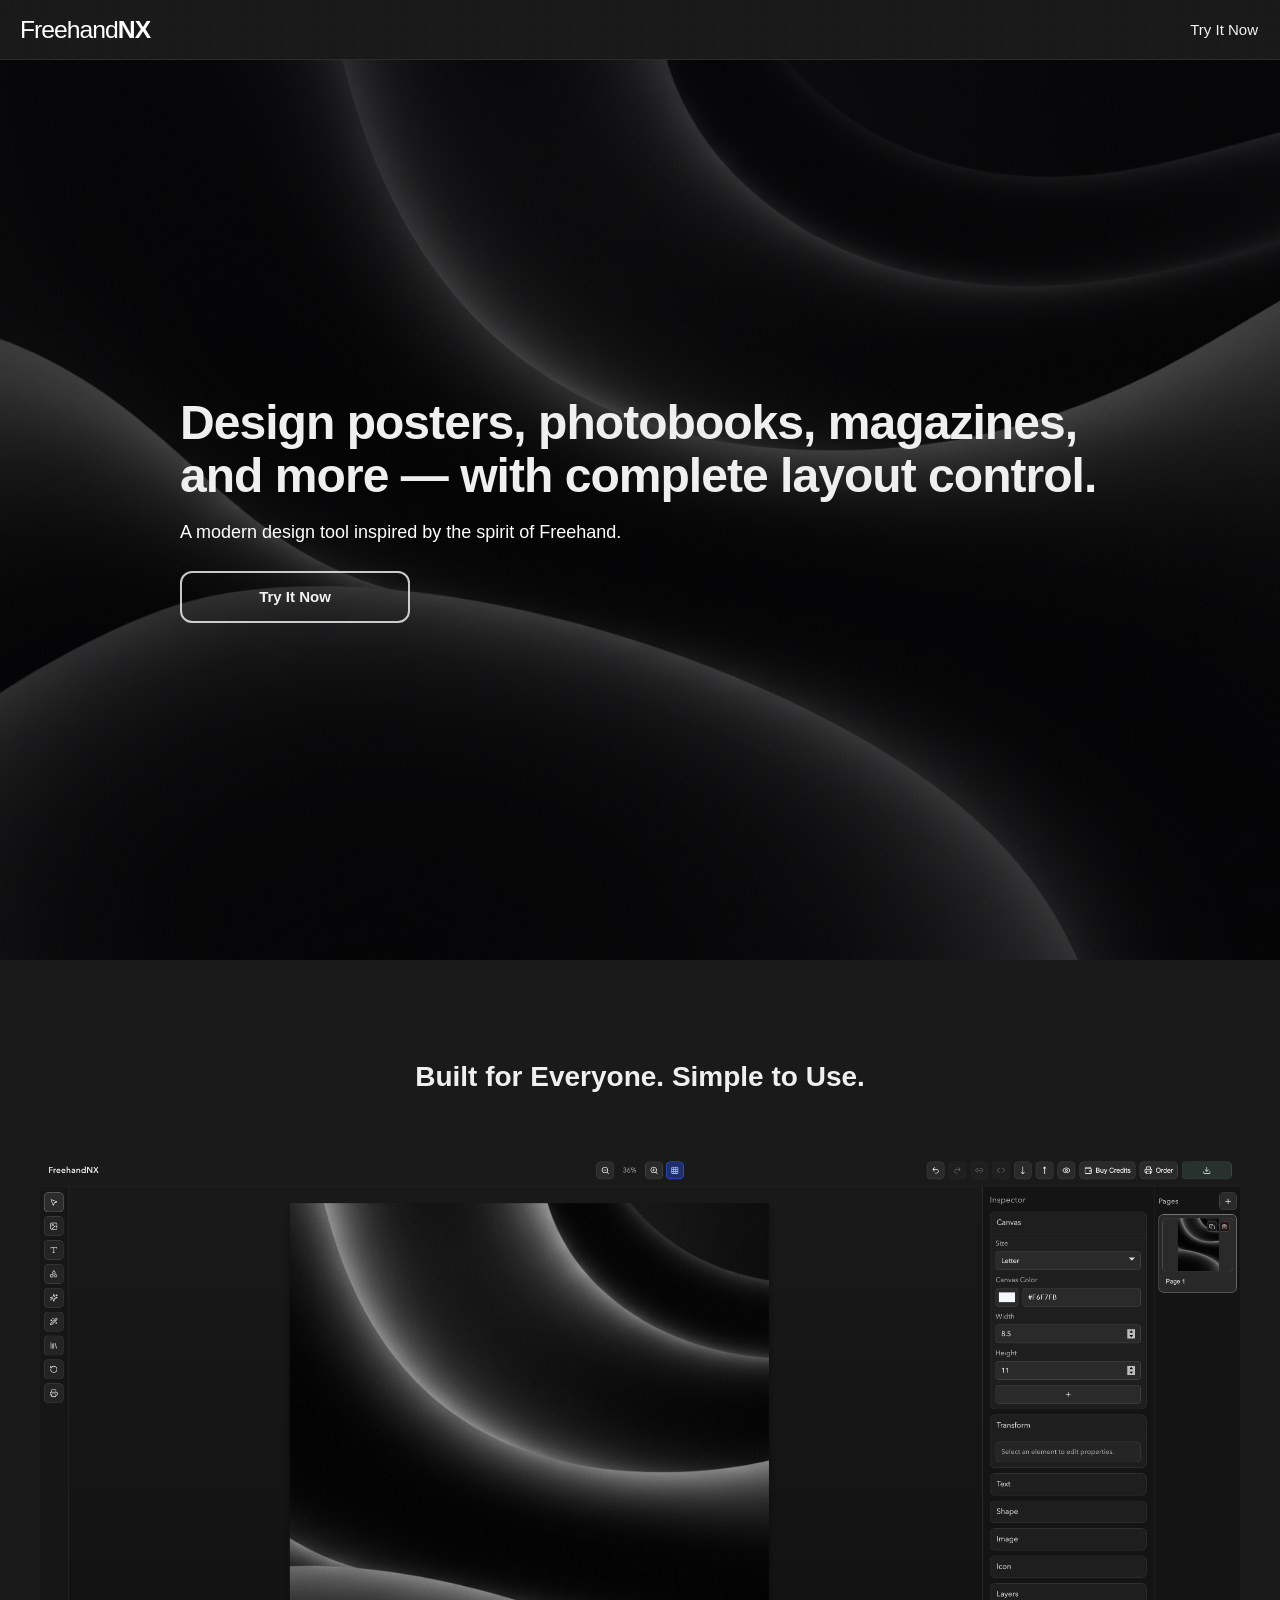
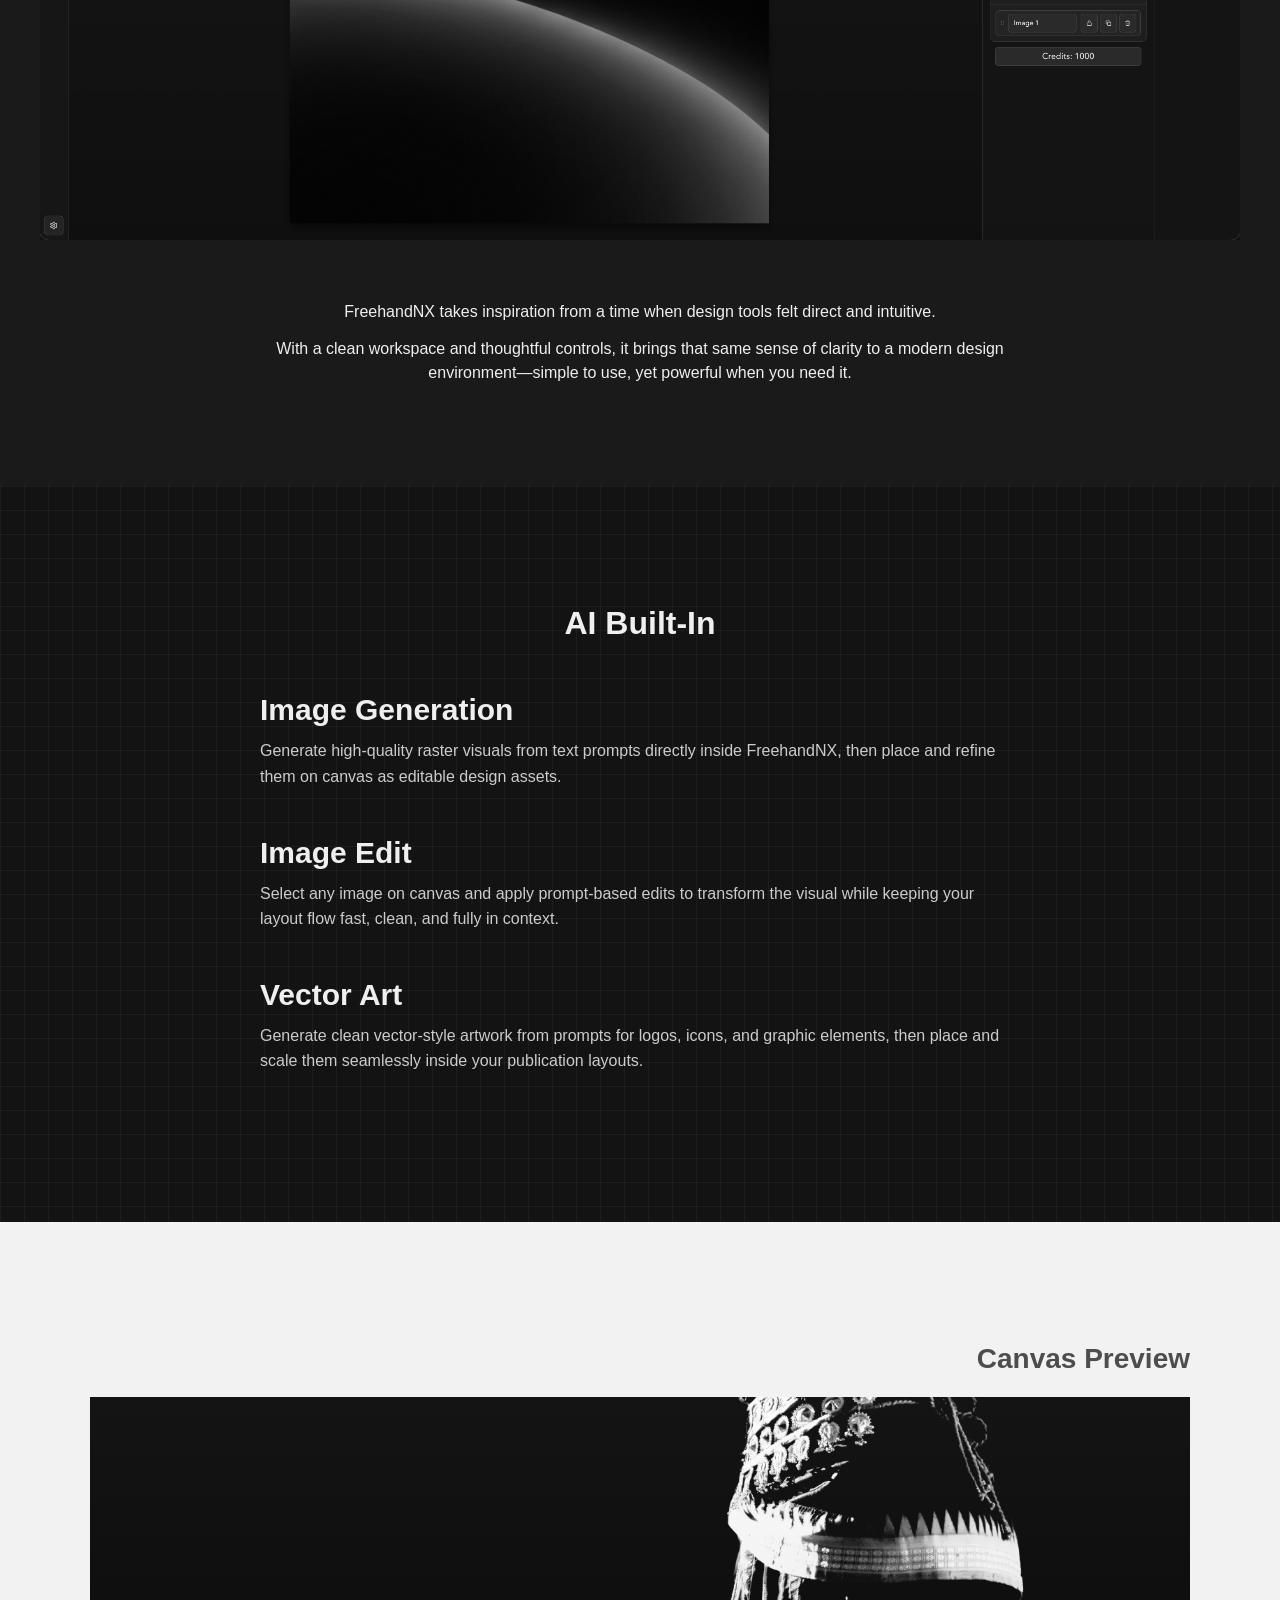
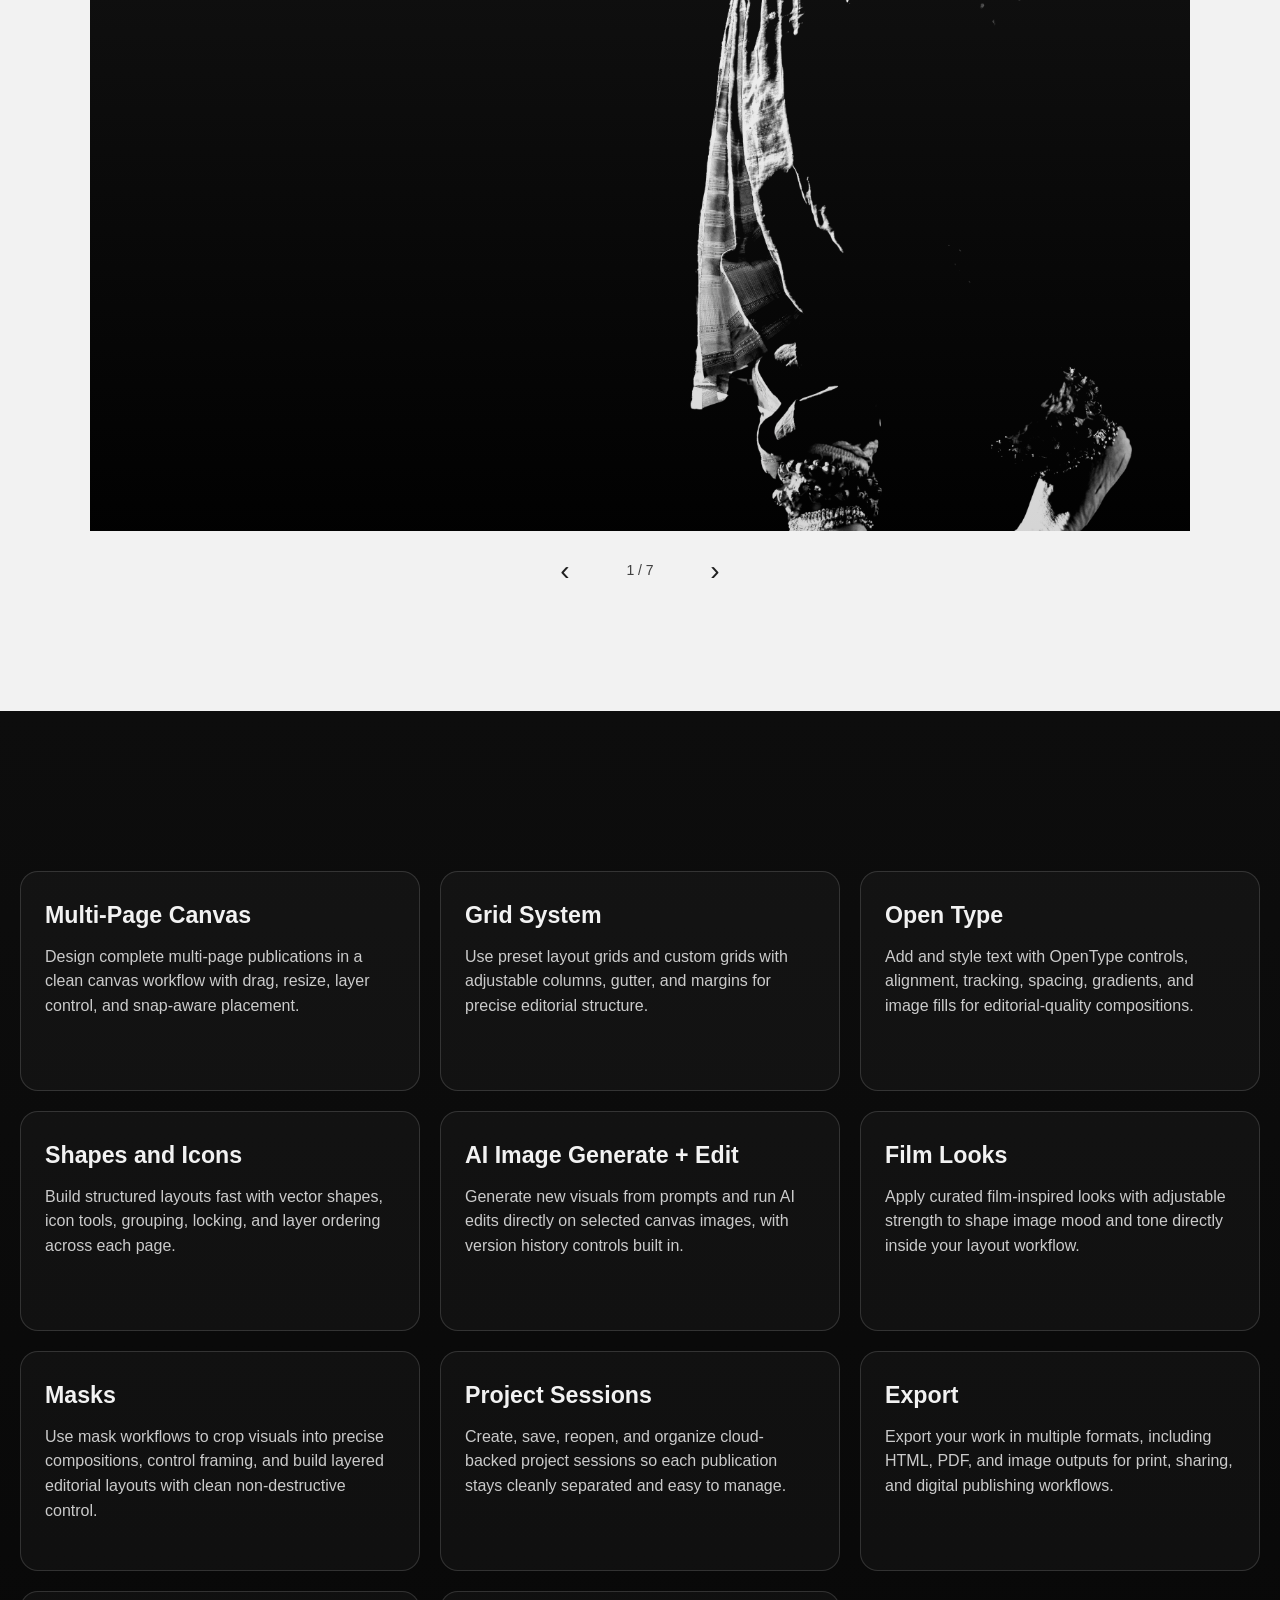
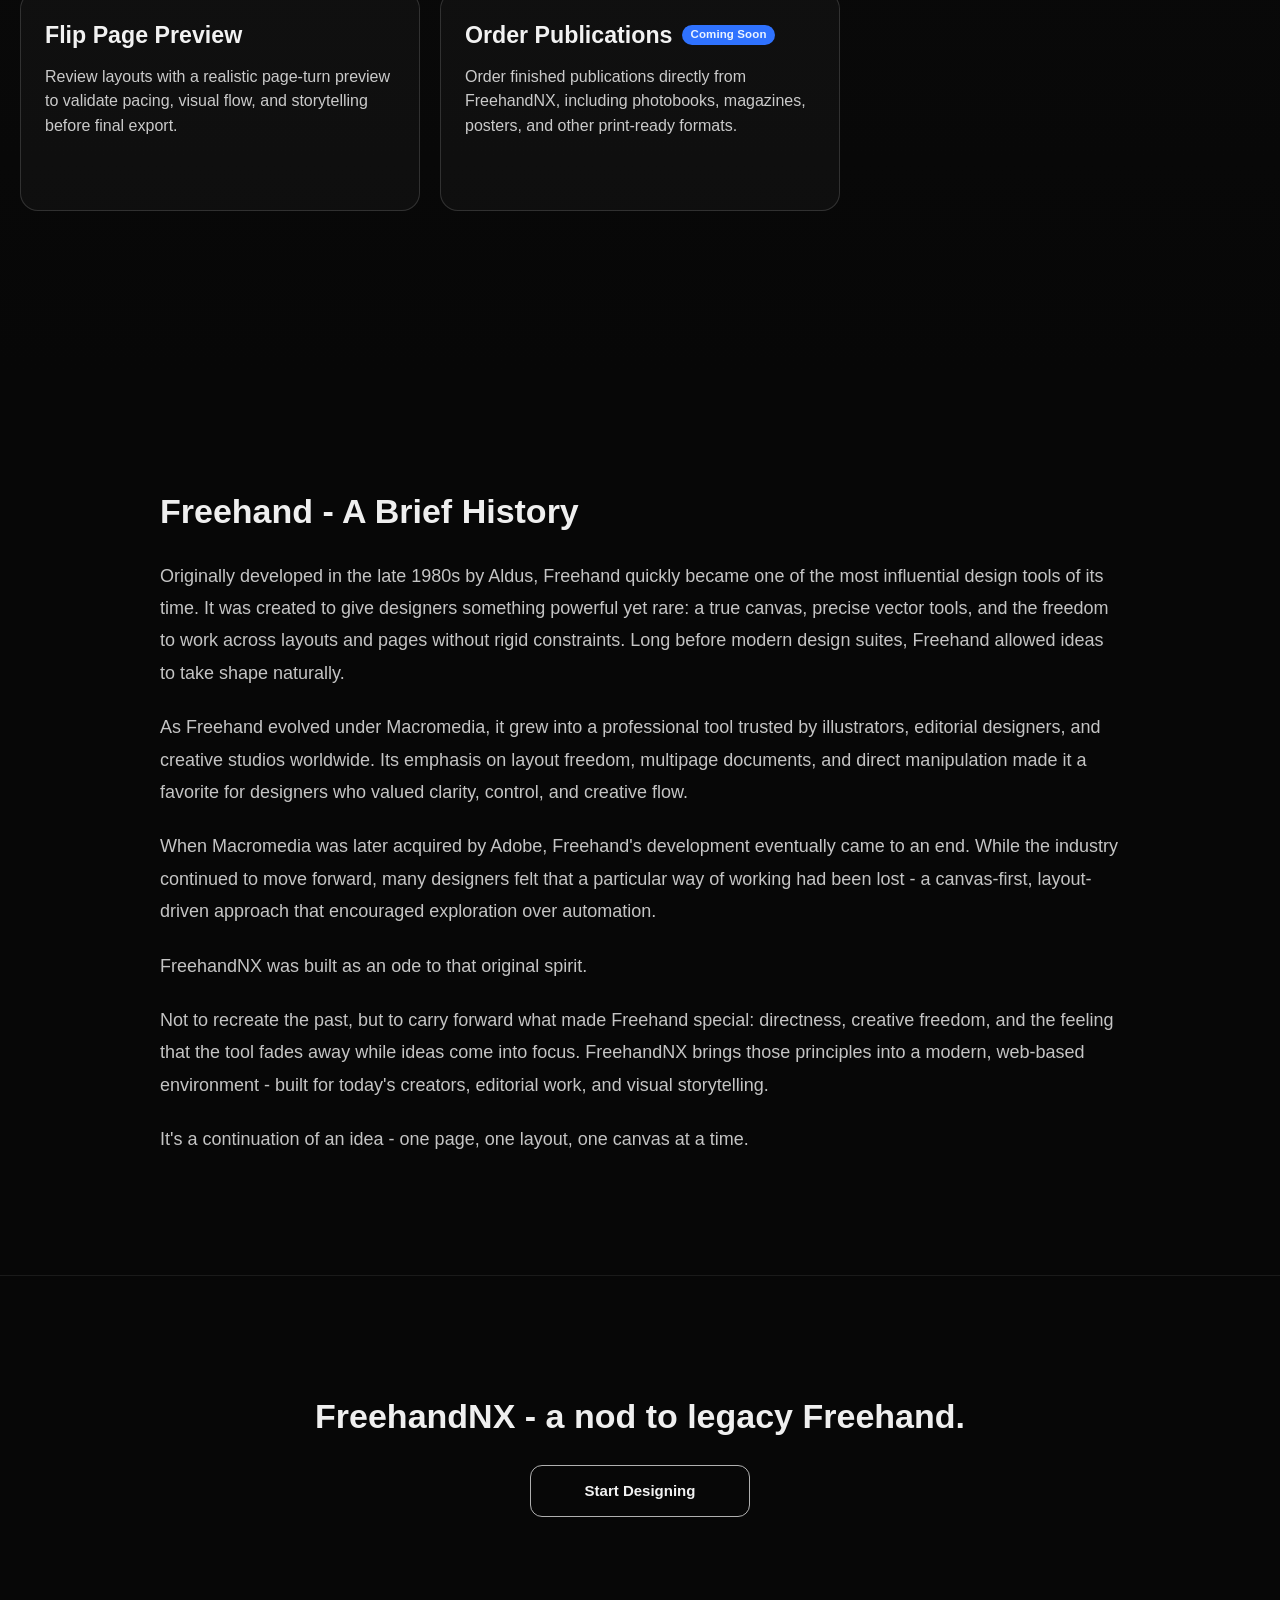
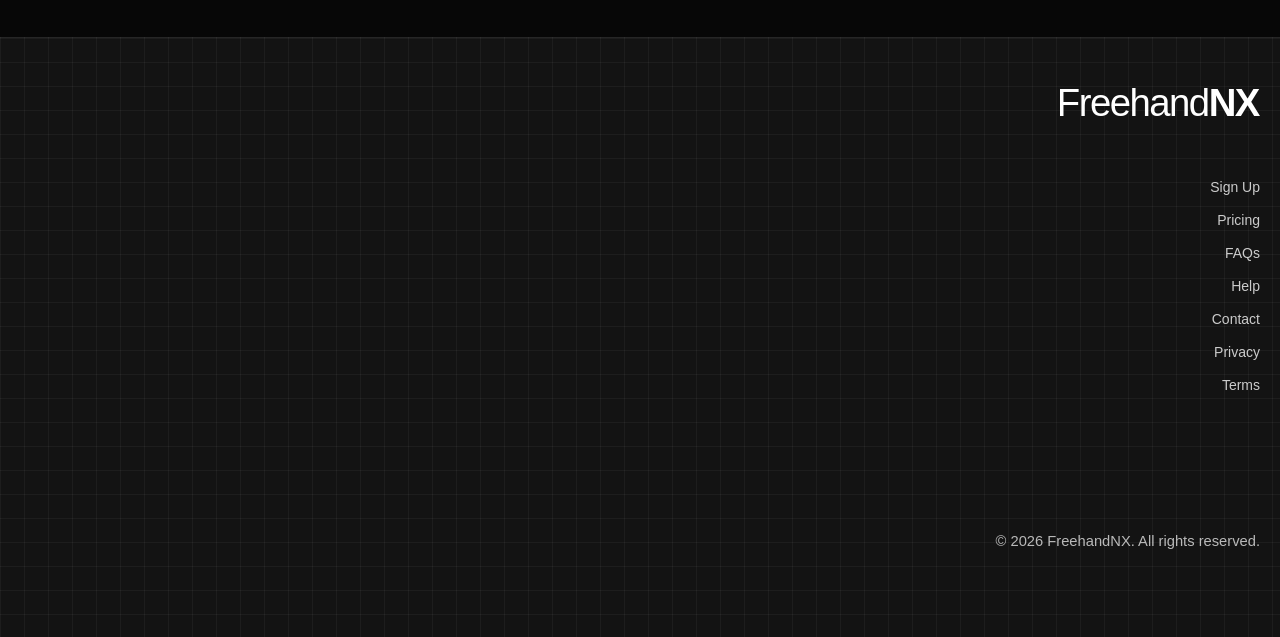
==== commit 50ed70da: "Fix landing history alignment and add SendGrid contact endpoints" ====
--- a/index.html
+++ b/index.html
@@ -211,36 +211,6 @@
         background: #f2f2f2;
         padding: 120px 20px;
       }
-      .landing-vibe {
-        background-color: #131313;
-        background-image:
-          linear-gradient(rgba(255, 255, 255, 0.045) 1px, transparent 1px),
-          linear-gradient(90deg, rgba(255, 255, 255, 0.045) 1px, transparent 1px);
-        background-size: 24px 24px;
-        background-position: 0 0, 0 0;
-        padding: 110px 20px;
-      }
-      .landing-vibe-inner {
-        width: 100%;
-        max-width: 760px;
-        margin: 0 auto;
-        text-align: center;
-      }
-      .landing-vibe-title {
-        margin: 0 0 16px;
-        font-size: 32px;
-        line-height: 1.15;
-        font-weight: 600;
-        color: #efefef;
-        text-align: center;
-      }
-      .landing-vibe-copy {
-        margin: 0;
-        font-size: 17px;
-        line-height: 1.6;
-        color: rgba(255, 255, 255, 0.8);
-        text-align: center;
-      }
       .landing-page-turn-inner {
         width: 100%;
         max-width: 1100px;
@@ -389,6 +359,33 @@
         background: linear-gradient(180deg, #0d0d0d 0%, #070707 100%);
         min-height: 800px;
         padding: 160px 20px;
+      }
+      .landing-history {
+        background: #070707;
+        padding: 120px 20px;
+      }
+      .landing-history-inner {
+        width: 100%;
+        max-width: 960px;
+        margin: 0 auto;
+        text-align: left;
+      }
+      .landing-history-title {
+        margin: 0 0 28px;
+        font-size: 34px;
+        line-height: 1.2;
+        color: #efefef;
+        font-weight: 600;
+      }
+      .landing-history-copy p {
+        margin: 0 0 22px;
+        font-size: 18px;
+        line-height: 1.8;
+        color: rgba(238, 238, 238, 0.82);
+        text-align: left;
+      }
+      .landing-history-copy p:last-child {
+        margin-bottom: 0;
       }
       .landing-legacy {
         background: #070707;
@@ -669,15 +666,6 @@
         .landing-page-turn {
           padding: 96px 14px;
         }
-        .landing-vibe {
-          padding: 92px 14px;
-        }
-        .landing-vibe-title {
-          font-size: 24px;
-        }
-        .landing-vibe-copy {
-          font-size: 16px;
-        }
         .landing-page-turn-title {
           font-size: 20px;
         }
@@ -690,6 +678,18 @@
         }
         .landing-features {
           padding: 112px 14px;
+        }
+        .landing-history {
+          padding: 96px 14px;
+        }
+        .landing-history-title {
+          font-size: 24px;
+          margin-bottom: 18px;
+        }
+        .landing-history-copy p {
+          font-size: 16px;
+          line-height: 1.7;
+          margin-bottom: 16px;
         }
         .landing-legacy {
           padding: 96px 14px;
@@ -798,14 +798,6 @@
           </div>
         </div>
       </section>
-      <section class="landing-vibe" aria-label="Vibe Coders">
-        <div class="landing-vibe-inner">
-          <h2 class="landing-vibe-title">Vibe Coders</h2>
-          <p class="landing-vibe-copy">
-            Export HTML from FreehandNX and feed it into AntiGravity, Codex, or Claude Code to remix layouts and generate unique design directions fast.
-          </p>
-        </div>
-      </section>
       <section class="landing-page-turn" aria-label="Page Turn Preview">
         <div class="landing-page-turn-inner">
           <div class="landing-page-turn-header">
@@ -874,6 +866,31 @@
               </div>
               <p>Order finished publications directly from FreehandNX, including photobooks, magazines, posters, and other print-ready formats.</p>
             </article>
+          </div>
+        </div>
+      </section>
+      <section class="landing-history" aria-label="Freehand history">
+        <div class="landing-history-inner">
+          <h2 class="landing-history-title">Freehand - A Brief History</h2>
+          <div class="landing-history-copy">
+            <p>
+              Originally developed in the late 1980s by Aldus, Freehand quickly became one of the most influential design tools of its time. It was created to give designers something powerful yet rare: a true canvas, precise vector tools, and the freedom to work across layouts and pages without rigid constraints. Long before modern design suites, Freehand allowed ideas to take shape naturally.
+            </p>
+            <p>
+              As Freehand evolved under Macromedia, it grew into a professional tool trusted by illustrators, editorial designers, and creative studios worldwide. Its emphasis on layout freedom, multipage documents, and direct manipulation made it a favorite for designers who valued clarity, control, and creative flow.
+            </p>
+            <p>
+              When Macromedia was later acquired by Adobe, Freehand's development eventually came to an end. While the industry continued to move forward, many designers felt that a particular way of working had been lost - a canvas-first, layout-driven approach that encouraged exploration over automation.
+            </p>
+            <p>
+              FreehandNX was built as an ode to that original spirit.
+            </p>
+            <p>
+              Not to recreate the past, but to carry forward what made Freehand special: directness, creative freedom, and the feeling that the tool fades away while ideas come into focus. FreehandNX brings those principles into a modern, web-based environment - built for today's creators, editorial work, and visual storytelling.
+            </p>
+            <p>
+              It's a continuation of an idea - one page, one layout, one canvas at a time.
+            </p>
           </div>
         </div>
       </section>
@@ -950,13 +967,13 @@
         if (!page || !underlay || !prevBtn || !nextBtn || !pageIndex) return;
 
         const pages = [
-          { src: "/PageTurnImages/AF Dancer-1.TIF@0.5x.jpg" },
-          { src: "/PageTurnImages/AF Dancer-2.TIF@0.5x.jpg" },
-          { src: "/PageTurnImages/AF Dancer-3.TIF@0.5x.jpg" },
-          { src: "/PageTurnImages/Curves-1.TIF@0.5x.jpg" },
-          { src: "/PageTurnImages/Curves-2.TIF@0.5x.jpg" },
-          { src: "/PageTurnImages/Curves-3.TIF@0.5x.jpg" },
-          { src: "/PageTurnImages/Curves-5.TIF@0.5x.jpg" },
+          { src: "/PageTurnImages/af-dancer-1.jpg" },
+          { src: "/PageTurnImages/af-dancer-2.jpg" },
+          { src: "/PageTurnImages/af-dancer-3.jpg" },
+          { src: "/PageTurnImages/curves-1.jpg" },
+          { src: "/PageTurnImages/curves-2.jpg" },
+          { src: "/PageTurnImages/curves-3.jpg" },
+          { src: "/PageTurnImages/curves-5.jpg" },
         ];
 
         let currentIndex = 0;
